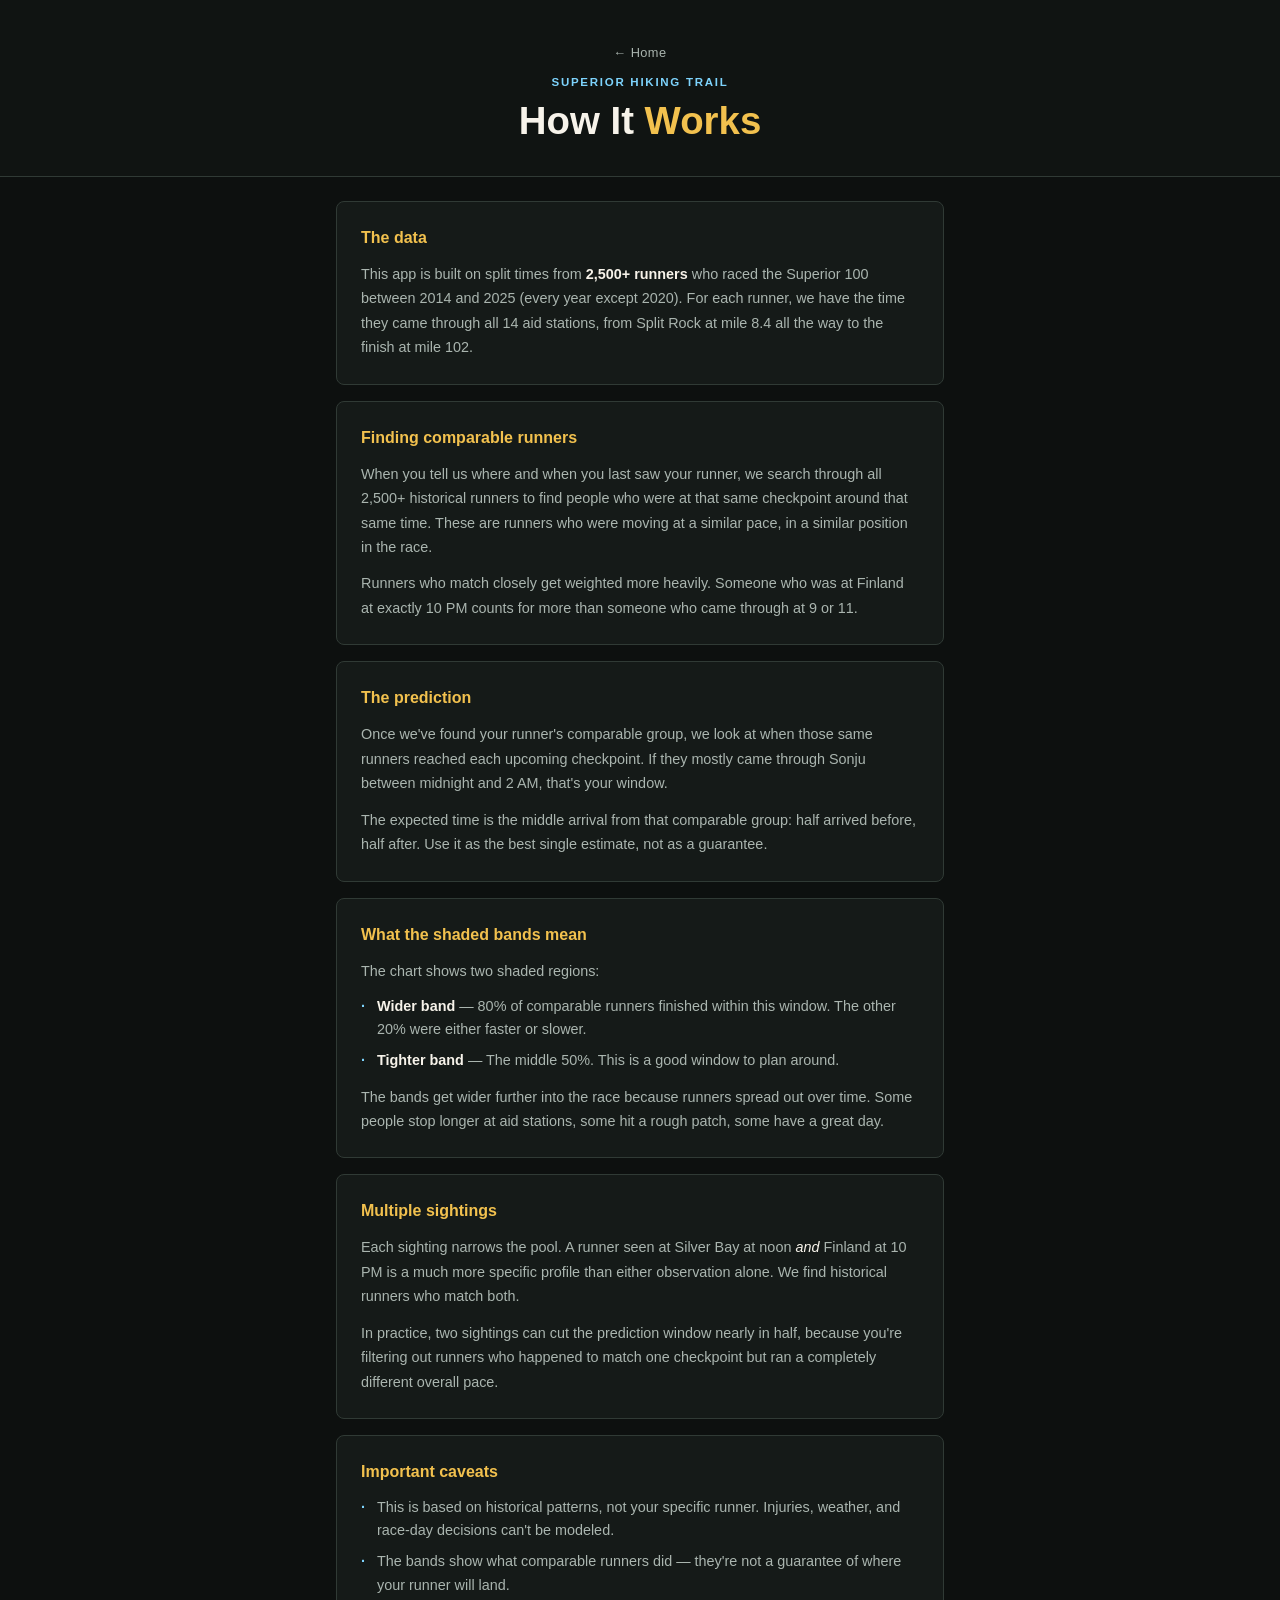
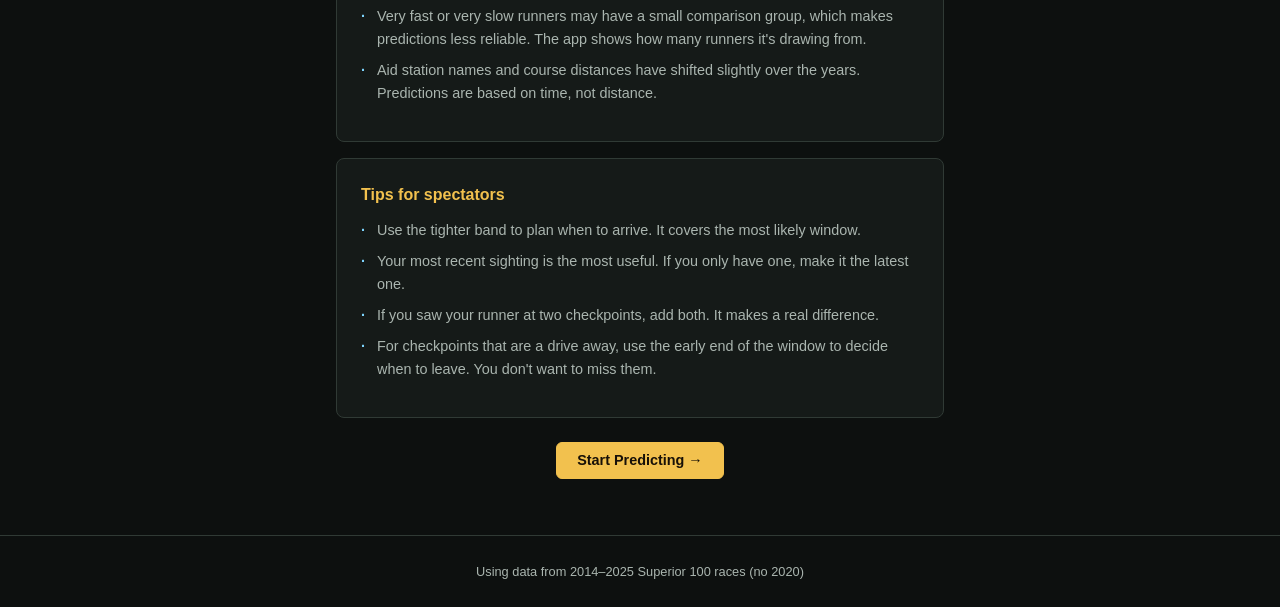
==== about.html @ c82fc37a "UI refresh" ====
<!DOCTYPE html>
<html lang="en">
<head>
  <meta charset="UTF-8">
  <meta name="viewport" content="width=device-width, initial-scale=1.0">
  <title>How It Works · Superior 100 Spectator Guide</title>
  <link rel="stylesheet" href="css/style.css?v=14">
</head>
<body>

  <header class="site-header">
    <div class="header-inner">
      <a href="index.html" class="back-link">← Home</a>
      <div class="header-eyebrow">Superior Hiking Trail</div>
      <h1>How It <span class="header-accent">Works</span></h1>
    </div>
  </header>

  <main class="about-main">

    <div class="about-section card">
      <h2 class="about-heading">The data</h2>
      <p>This app is built on split times from <strong>2,500+ runners</strong> who raced the Superior 100 between 2014 and 2025 (every year except 2020). For each runner, we have the time they came through all 14 aid stations, from Split Rock at mile 8.4 all the way to the finish at mile 102.</p>
    </div>

    <div class="about-section card">
      <h2 class="about-heading">Finding comparable runners</h2>
      <p>When you tell us where and when you last saw your runner, we search through all 2,500+ historical runners to find people who were at that same checkpoint around that same time. These are runners who were moving at a similar pace, in a similar position in the race.</p>
      <p>Runners who match closely get weighted more heavily. Someone who was at Finland at exactly 10 PM counts for more than someone who came through at 9 or 11.</p>
    </div>

    <div class="about-section card">
      <h2 class="about-heading">The prediction</h2>
      <p>Once we've found your runner's comparable group, we look at when those same runners reached each upcoming checkpoint. If they mostly came through Sonju between midnight and 2 AM, that's your window.</p>
      <p>The expected time is the middle arrival from that comparable group: half arrived before, half after. Use it as the best single estimate, not as a guarantee.</p>
    </div>

    <div class="about-section card">
      <h2 class="about-heading">What the shaded bands mean</h2>
      <p>The chart shows two shaded regions:</p>
      <ul class="about-list">
        <li><strong>Wider band</strong> — 80% of comparable runners finished within this window. The other 20% were either faster or slower.</li>
        <li><strong>Tighter band</strong> — The middle 50%. This is a good window to plan around.</li>
      </ul>
      <p>The bands get wider further into the race because runners spread out over time. Some people stop longer at aid stations, some hit a rough patch, some have a great day.</p>
    </div>

    <div class="about-section card">
      <h2 class="about-heading">Multiple sightings</h2>
      <p>Each sighting narrows the pool. A runner seen at Silver Bay at noon <em>and</em> Finland at 10 PM is a much more specific profile than either observation alone. We find historical runners who match both.</p>
      <p>In practice, two sightings can cut the prediction window nearly in half, because you're filtering out runners who happened to match one checkpoint but ran a completely different overall pace.</p>
    </div>

    <div class="about-section card">
      <h2 class="about-heading">Important caveats</h2>
      <ul class="about-list">
        <li>This is based on historical patterns, not your specific runner. Injuries, weather, and race-day decisions can't be modeled.</li>
        <li>The bands show what comparable runners did — they're not a guarantee of where your runner will land.</li>
        <li>Very fast or very slow runners may have a small comparison group, which makes predictions less reliable. The app shows how many runners it's drawing from.</li>
        <li>Aid station names and course distances have shifted slightly over the years. Predictions are based on time, not distance.</li>
      </ul>
    </div>

    <div class="about-section card">
      <h2 class="about-heading">Tips for spectators</h2>
      <ul class="about-list">
        <li>Use the tighter band to plan when to arrive. It covers the most likely window.</li>
        <li>Your most recent sighting is the most useful. If you only have one, make it the latest one.</li>
        <li>If you saw your runner at two checkpoints, add both. It makes a real difference.</li>
        <li>For checkpoints that are a drive away, use the early end of the window to decide when to leave. You don't want to miss them.</li>
      </ul>
    </div>

    <div class="about-cta">
      <a href="predict.html" class="btn btn-primary">Start Predicting →</a>
    </div>

  </main>

  <footer class="site-footer">
    <p>Using data from 2014–2025 Superior 100 races (no 2020)</p>
  </footer>

  <script src="js/sw-register.js"></script>
</body>
</html>
---- css/style.css ----
/* ─────────────────────────────────────────────
   Reset & Base
───────────────────────────────────────────── */
*, *::before, *::after { box-sizing: border-box; margin: 0; padding: 0; }

:root {
  --bg:          #0d100f;
  --surface:     #151a18;
  --surface2:    #1d2421;
  --border:      #303a35;
  --accent:      #f2c14e;
  --accent-dim:  #7dd3fc;
  --accent-muted:#46535b;
  --success:     #4ade80;
  --text:        #f7f3ea;
  --text-muted:  #aab5af;
  --text-faint:  #6d7a73;
  --error:       #f87171;
  --radius:      8px;
  --radius-sm:   6px;

  /* CI fill colors */
  --ci-95: rgba(125, 211, 252, 0.09);
  --ci-50: rgba(125, 211, 252, 0.22);
  --ci-line: #7dd3fc;
}

html { font-size: 16px; }

body {
  font-family: -apple-system, BlinkMacSystemFont, 'Segoe UI', Roboto, sans-serif;
  background: var(--bg);
  color: var(--text);
  min-height: 100vh;
  line-height: 1.5;
}

/* ─────────────────────────────────────────────
   Header
───────────────────────────────────────────── */
.site-header {
  background: #101412;
  border-bottom: 1px solid var(--border);
  padding: 2.5rem 1rem 2rem;
  text-align: center;
}

.header-inner { max-width: 640px; margin: 0 auto; }

.header-eyebrow {
  font-size: 0.72rem;
  font-weight: 600;
  letter-spacing: 0.15em;
  text-transform: uppercase;
  color: var(--accent-dim);
  margin-bottom: 0.5rem;
}

h1 {
  font-size: clamp(1.6rem, 5vw, 2.4rem);
  font-weight: 700;
  color: var(--text);
  line-height: 1.15;
}

.header-accent { color: var(--accent); }

.header-sub {
  margin-top: 0.75rem;
  color: var(--text-muted);
  font-size: 0.95rem;
  max-width: 480px;
  margin-left: auto;
  margin-right: auto;
}

/* ─────────────────────────────────────────────
   Layout
───────────────────────────────────────────── */
#app {
  max-width: 680px;
  margin: 0 auto;
  padding: 1.5rem 1rem 3rem;
  display: flex;
  flex-direction: column;
  gap: 1.25rem;
}

.section { display: flex; flex-direction: column; gap: 1.25rem; }
.hidden  { display: none !important; }

/* ─────────────────────────────────────────────
   Cards
───────────────────────────────────────────── */
.card {
  background: var(--surface);
  border: 1px solid var(--border);
  border-radius: var(--radius);
  padding: 1.5rem;
}

.section-title {
  font-size: 1.1rem;
  font-weight: 600;
  color: var(--text);
  margin-bottom: 0.5rem;
}

.section-desc {
  font-size: 0.875rem;
  color: var(--text-muted);
  line-height: 1.6;
  margin-bottom: 1.25rem;
}

/* ─────────────────────────────────────────────
   Loading
───────────────────────────────────────────── */
.loading-screen {
  display: flex;
  flex-direction: column;
  align-items: center;
  gap: 1rem;
  padding: 4rem 1rem;
  color: var(--text-muted);
}

.spinner {
  width: 36px;
  height: 36px;
  border: 3px solid var(--surface2);
  border-top-color: var(--accent);
  border-radius: 50%;
  animation: spin 0.8s linear infinite;
}

@keyframes spin { to { transform: rotate(360deg); } }

/* ─────────────────────────────────────────────
   Observation Rows
───────────────────────────────────────────── */
.observations-container { display: flex; flex-direction: column; gap: 0.75rem; }

.obs-row {
  background: var(--surface2);
  border: 1px solid var(--border);
  border-radius: var(--radius-sm);
  padding: 1.5rem;
  display: grid;
  gap: 1rem;
}

.obs-row-header {
  display: flex;
  justify-content: space-between;
  align-items: center;
  margin-bottom: 0.5rem;
}

.obs-row-label {
  font-size: 0.75rem;
  font-weight: 600;
  letter-spacing: 0.1em;
  text-transform: uppercase;
  color: var(--accent-dim);
}

.remove-obs-btn {
  background: none;
  border: 1px solid var(--border);
  color: var(--text-muted);
  cursor: pointer;
  border-radius: 4px;
  width: 24px;
  height: 24px;
  font-size: 0.85rem;
  display: flex;
  align-items: center;
  justify-content: center;
  transition: all 0.15s;
}
.remove-obs-btn:hover { border-color: var(--error); color: var(--error); }

.obs-inputs {
  display: grid;
  grid-template-columns: 1fr 1fr auto;
  gap: 0.75rem;
  align-items: end;
}

@media (max-width: 480px) {
  .obs-inputs { grid-template-columns: 1fr 1fr; }
  .obs-inputs .day-group { grid-column: 1 / -1; }
}

.input-group { display: flex; flex-direction: column; gap: 0.3rem; }

.input-label {
  font-size: 0.75rem;
  color: var(--text-muted);
  font-weight: 500;
}

select, input[type="time"] {
  background: var(--surface);
  border: 1px solid var(--border);
  color: var(--text);
  border-radius: var(--radius-sm);
  padding: 0.55rem 0.75rem;
  font-size: 0.875rem;
  width: 100%;
  appearance: none;
  -webkit-appearance: none;
  outline: none;
  transition: border-color 0.15s;
  font-family: inherit;
}

select:focus, input[type="time"]:focus {
  border-color: var(--accent-dim);
}

select {
  background-image: url("data:image/svg+xml,%3Csvg xmlns='http://www.w3.org/2000/svg' width='12' height='8' viewBox='0 0 12 8'%3E%3Cpath d='M1 1l5 5 5-5' stroke='%23aab5af' stroke-width='1.5' fill='none' stroke-linecap='round'/%3E%3C/svg%3E");
  background-repeat: no-repeat;
  background-position: right 0.75rem center;
  padding-right: 2rem;
}

/* Day select — compact */
.day-select { min-width: 90px; }

/* Time dropdowns */
.time-dropdowns {
  display: flex;
  gap: 0.3rem;
}
.time-dropdowns select { width: auto; }

/* ─────────────────────────────────────────────
   Buttons
───────────────────────────────────────────── */
.btn {
  display: inline-flex;
  align-items: center;
  justify-content: center;
  gap: 0.4rem;
  padding: 0.65rem 1.25rem;
  border-radius: var(--radius-sm);
  font-size: 0.9rem;
  font-weight: 600;
  cursor: pointer;
  border: 1px solid transparent;
  transition: all 0.15s;
  font-family: inherit;
  text-decoration: none;
  line-height: 1;
  -webkit-appearance: none;
}

.btn-primary {
  background: var(--accent);
  color: #171007;
  border-color: var(--accent);
}
.btn-primary:hover { background: #ffd875; border-color: #ffd875; }

.btn-ghost {
  background: transparent;
  color: var(--text-muted);
  border-color: var(--border);
}
.btn-ghost:hover { border-color: var(--accent-dim); color: var(--text); }

#input-section .card { display: flex; flex-direction: column; }
.add-obs-btn { font-size: 0.85rem; padding: 0.75rem 1rem; margin-top: 1.5rem; }

.predict-btn {
  width: 100%;
  padding: 0.875rem 1.5rem;
  font-size: 1rem;
}

.reset-btn { align-self: flex-start; }

/* ─────────────────────────────────────────────
   Error Banner
───────────────────────────────────────────── */
.error-banner {
  background: rgba(248, 113, 113, 0.1);
  border: 1px solid rgba(248, 113, 113, 0.4);
  color: var(--error);
  border-radius: var(--radius-sm);
  padding: 0.75rem 1rem;
  font-size: 0.875rem;
}

/* ─────────────────────────────────────────────
   Next Station Card
───────────────────────────────────────────── */
.next-card {
  border-color: #495a61;
  background: #121715;
}

.next-card-eyebrow {
  font-size: 0.72rem;
  font-weight: 600;
  letter-spacing: 0.12em;
  text-transform: uppercase;
  color: var(--accent);
  margin-bottom: 0.5rem;
}

.next-card h2 {
  font-size: clamp(1.2rem, 4vw, 1.6rem);
  font-weight: 700;
  margin-bottom: 1.25rem;
}

.next-card h2 .station-name { color: var(--accent-dim); }

.time-grid {
  display: grid;
  grid-template-columns: 1fr 1fr 1fr;
  gap: 0.75rem;
  margin-bottom: 1rem;
}

@media (max-width: 400px) {
  .time-grid { grid-template-columns: 1fr 1fr; }
}

.time-cell {
  background: rgba(255,255,255,0.025);
  border: 1px solid var(--border);
  border-radius: var(--radius-sm);
  padding: 0.75rem;
  text-align: center;
}

.time-cell-label {
  font-size: 0.7rem;
  text-transform: uppercase;
  letter-spacing: 0.08em;
  color: var(--text-muted);
  margin-bottom: 0.35rem;
}

.time-cell-value {
  font-size: 1.05rem;
  font-weight: 700;
  color: var(--text);
  line-height: 1.2;
}

.time-cell-value .day-tag {
  display: block;
  font-size: 0.65rem;
  font-weight: 500;
  color: var(--text-muted);
  margin-top: 0.15rem;
}

.time-cell.highlight {
  border-color: rgba(242, 193, 78, 0.55);
  background: rgba(242, 193, 78, 0.08);
}
.time-cell.highlight .time-cell-value { color: var(--accent); }

.confidence-bar-wrapper {
  margin-top: 0.75rem;
}

.confidence-label {
  font-size: 0.75rem;
  color: var(--text-muted);
  margin-bottom: 0.35rem;
}

.confidence-bar-track {
  height: 8px;
  background: var(--surface2);
  border-radius: 99px;
  overflow: hidden;
  position: relative;
}

.confidence-bar-fill {
  height: 100%;
  border-radius: 99px;
  background: linear-gradient(90deg, var(--accent-dim), var(--accent));
  position: absolute;
}

/* ─────────────────────────────────────────────
   Chart
───────────────────────────────────────────── */
.chart-card { }

.chart-title {
  font-size: 1rem;
  font-weight: 600;
  color: var(--text);
  margin-bottom: 0.25rem;
}

.chart-subtitle {
  font-size: 0.8rem;
  color: var(--text-muted);
  margin-bottom: 1rem;
}

.chart-wrap {
  position: relative;
  height: 240px;
}

.chart-legend {
  display: flex;
  gap: 1.25rem;
  margin-top: 1rem;
  flex-wrap: wrap;
}

.legend-item {
  display: flex;
  align-items: center;
  gap: 0.4rem;
  font-size: 0.78rem;
  color: var(--text-muted);
}

.swatch {
  width: 14px;
  height: 14px;
  border-radius: 3px;
  flex-shrink: 0;
}

.swatch-80   { background: rgba(125, 211, 252, 0.18); border: 1px solid rgba(125, 211, 252, 0.38); }
.swatch-50   { background: rgba(242, 193, 78, 0.25); border: 1px solid rgba(242, 193, 78, 0.55); }
.swatch-line { background: var(--accent); border-radius: 99px; height: 3px; margin: auto 0; width: 16px; }
.swatch-night { background: rgba(10, 15, 50, 0.55); border: 1px solid rgba(100, 110, 200, 0.35); }

/* ─────────────────────────────────────────────
   Table
───────────────────────────────────────────── */
.table-card .section-title { margin-bottom: 0.25rem; }

.table-scroll { overflow-x: auto; margin-top: 1rem; }

.pred-table {
  width: 100%;
  border-collapse: collapse;
  font-size: 0.875rem;
  white-space: nowrap;
}

.pred-table th {
  text-align: center;
  padding: 0.5rem 0.75rem;
  font-size: 0.72rem;
  font-weight: 600;
  letter-spacing: 0.08em;
  text-transform: uppercase;
  color: var(--text-muted);
  border-bottom: 1px solid var(--border);
}

.pred-table th:first-child { text-align: left; }

.pred-table td {
  padding: 0.625rem 0.75rem;
  border-bottom: 1px solid rgba(42, 66, 44, 0.5);
  color: var(--text);
  text-align: center;
}

.pred-table tr:last-child td { border-bottom: none; }
.pred-table tr:hover td { background: var(--surface2); }

.text-right { text-align: right; }

.td-station { font-weight: 500; }
.td-median  { font-weight: 600; color: var(--accent); }
.td-range   { color: var(--text-muted); font-size: 0.82rem; }

.pred-table tr.next-row td { background: rgba(242, 193, 78, 0.07); }
.pred-table tr.next-row .td-station { color: var(--accent); }

.day-tag-inline {
  font-size: 0.7rem;
  color: var(--text-muted);
  margin-left: 0.25rem;
}

.section-sub {
  margin: 0.15rem 0 0;
  font-size: 0.82rem;
  color: var(--text-muted);
  line-height: 1.45;
}

/* Pace chart: emphasize the finish row */
.pred-table tr.pace-finish-row td { background: rgba(242, 193, 78, 0.07); }
.pred-table tr.pace-finish-row .td-station { color: var(--accent); font-weight: 600; }

/* Pace chart: keep the checkpoint name pinned while the times scroll sideways.
   The pinned cell needs an opaque background to cover columns sliding under it. */
#pace-table th:first-child,
#pace-table td:first-child {
  position: sticky;
  left: 0;
  z-index: 1;
  background: var(--surface);
  box-shadow: 1px 0 0 var(--border);
}
#pace-table tr:hover td:first-child { background: var(--surface2); }
/* finish row: solid equivalent of surface + the green tint (rgba can't cover) */
#pace-table tr.pace-finish-row td:first-child { background: #132b18; }

/* ─────────────────────────────────────────────
   Footer
───────────────────────────────────────────── */
.results-footer { display: flex; flex-direction: column; gap: 0.5rem; }

.data-note {
  font-size: 0.8rem;
  color: var(--text-muted);
}

.site-footer {
  border-top: 1px solid var(--border);
  text-align: center;
  padding: 1.5rem 1rem;
  color: var(--text-muted);
  font-size: 0.8rem;
  line-height: 1.8;
}

/* ─────────────────────────────────────────────
   Explore page — stat cards
───────────────────────────────────────────── */
#explore-app {
  max-width: 680px;
  margin: 0 auto;
  padding: 1.5rem 1rem 3rem;
  display: flex;
  flex-direction: column;
  gap: 1.25rem;
}

.chart-wrap-tall { height: 340px; }

.stat-grid {
  display: grid;
  grid-template-columns: repeat(3, 1fr);
  gap: 0.75rem;
}

@media (max-width: 480px) {
  .stat-grid { grid-template-columns: repeat(2, 1fr); }
  .chart-wrap-tall { height: 280px; }
}

.stat-card {
  background: var(--surface);
  border: 1px solid var(--border);
  border-radius: var(--radius);
  padding: 1rem;
  display: flex;
  flex-direction: column;
  gap: 0.2rem;
}

.stat-value {
  font-size: clamp(1.3rem, 4vw, 1.7rem);
  font-weight: 700;
  color: var(--accent);
  line-height: 1.1;
  font-variant-numeric: tabular-nums;
}

.stat-label {
  font-size: 0.72rem;
  font-weight: 600;
  text-transform: uppercase;
  letter-spacing: 0.1em;
  color: var(--text-muted);
}

.stat-sub {
  font-size: 0.75rem;
  color: var(--text-faint);
  line-height: 1.4;
  margin-top: 0.1rem;
}

/* ─────────────────────────────────────────────
   Explore page — scrubber
───────────────────────────────────────────── */
.scrubber-card { }

.scrubber-time {
  font-size: 1.15rem;
  font-weight: 700;
  color: var(--text);
  margin-bottom: 0.75rem;
  min-height: 1.5em;
}

.race-scrubber {
  width: 100%;
  appearance: none;
  -webkit-appearance: none;
  height: 6px;
  border-radius: 99px;
  background: var(--surface2);
  outline: none;
  cursor: pointer;
  margin-bottom: 1.25rem;
}
.race-scrubber::-webkit-slider-thumb {
  -webkit-appearance: none;
  width: 22px;
  height: 22px;
  border-radius: 50%;
  background: var(--accent);
  cursor: pointer;
  border: 2px solid #171007;
}
.race-scrubber::-moz-range-thumb {
  width: 20px;
  height: 20px;
  border-radius: 50%;
  background: var(--accent);
  cursor: pointer;
  border: 2px solid #171007;
}

.scrubber-positions {
  display: flex;
  flex-direction: column;
  gap: 0.5rem;
}

.scrubber-row {
  display: grid;
  grid-template-columns: 1fr auto auto;
  align-items: center;
  gap: 0.75rem;
  padding: 0.5rem 0.75rem;
  background: var(--surface2);
  border-radius: var(--radius-sm);
  border: 1px solid var(--border);
}

.scrubber-runner-label {
  font-size: 0.8rem;
  color: var(--text-muted);
}

.scrubber-mile {
  font-size: 0.9rem;
  font-weight: 700;
  color: var(--accent);
  font-variant-numeric: tabular-nums;
  white-space: nowrap;
}

.scrubber-after {
  font-size: 0.75rem;
  color: var(--text-muted);
  white-space: nowrap;
  text-align: right;
}

/* ─────────────────────────────────────────────
   Explore page — survival table
───────────────────────────────────────────── */
.survival-table th, .survival-table td { text-align: center; }
.survival-table th:first-child, .survival-table td:first-child { text-align: left; }
.survival-table .attrition-row td { color: var(--text-muted); }
.survival-table .attrition-row .td-station { color: var(--error); }

.finish-bar-wrap {
  display: flex;
  align-items: center;
  gap: 0.5rem;
  min-width: 80px;
}
.finish-bar {
  height: 8px;
  border-radius: 99px;
  background: linear-gradient(90deg, var(--accent-muted), var(--accent));
  flex-shrink: 0;
  max-width: 60px;
}
.finish-bar-label {
  font-size: 0.82rem;
  font-weight: 600;
  color: var(--text);
}

/* ─────────────────────────────────────────────
   Back link
───────────────────────────────────────────── */
.back-link {
  display: inline-block;
  font-size: 0.8rem;
  color: var(--text-muted);
  text-decoration: none;
  margin-bottom: 0.75rem;
  letter-spacing: 0.03em;
}
.back-link:hover { color: var(--accent); }

/* ─────────────────────────────────────────────
   Landing page
───────────────────────────────────────────── */
.landing-main {
  max-width: 720px;
  margin: 0 auto;
  padding: 1.5rem 1rem 3rem;
  display: flex;
  flex-direction: column;
  gap: 1rem;
}

.landing-main-v2 {
  gap: 1.25rem;
  padding-top: 1.25rem;
}

.landing-mode {
  display: flex;
  flex-direction: column;
  gap: 0.45rem;
}

.mode-kicker {
  color: var(--text-faint);
  font-size: 0.72rem;
  font-weight: 800;
  letter-spacing: 0.12em;
  text-transform: uppercase;
  padding-left: 0.1rem;
}

.mode-card {
  display: grid;
  grid-template-columns: auto minmax(0, 1fr) auto;
  gap: 1rem;
  align-items: start;
  background: #141917;
  border: 1px solid var(--border);
  border-radius: var(--radius);
  color: var(--text);
  text-decoration: none;
  padding: 1.15rem;
  -webkit-tap-highlight-color: transparent;
  transition: border-color 0.15s, background 0.15s, transform 0.15s;
}

.mode-card:hover,
.mode-card:active {
  background: #171d1a;
  border-color: #52615a;
}

.mode-card-primary {
  border-color: rgba(242, 193, 78, 0.42);
  background: #171a16;
}

.mode-card-primary:hover,
.mode-card-primary:active {
  border-color: rgba(242, 193, 78, 0.72);
}

.mode-icon {
  width: 42px;
  height: 42px;
  border-radius: var(--radius-sm);
  display: flex;
  align-items: center;
  justify-content: center;
  color: var(--accent-dim);
  background: rgba(125, 211, 252, 0.08);
  border: 1px solid rgba(125, 211, 252, 0.24);
}
.mode-card-primary .mode-icon {
  color: var(--accent);
  background: rgba(242, 193, 78, 0.08);
  border-color: rgba(242, 193, 78, 0.28);
}
.mode-icon svg { width: 23px; height: 23px; }

.mode-content h2 {
  color: var(--text);
  font-size: clamp(1.2rem, 4vw, 1.55rem);
  line-height: 1.15;
  margin-bottom: 0.35rem;
}

.mode-content p {
  color: var(--text-muted);
  font-size: 0.92rem;
  line-height: 1.55;
}

.mode-tags {
  display: flex;
  flex-wrap: wrap;
  gap: 0.4rem;
  margin-top: 0.85rem;
}

.mode-tags span {
  color: #d7c58d;
  border: 1px solid rgba(242, 193, 78, 0.22);
  background: rgba(242, 193, 78, 0.06);
  border-radius: 999px;
  padding: 0.22rem 0.55rem;
  font-size: 0.72rem;
  font-weight: 700;
}

.mode-arrow {
  color: var(--text-faint);
  font-size: 1.25rem;
  line-height: 1;
  padding-top: 0.35rem;
}

.landing-tools {
  display: grid;
  grid-template-columns: repeat(2, 1fr);
  gap: 0.65rem;
  margin-top: 0.25rem;
}

.tool-link {
  background: transparent;
  border: 1px solid var(--border);
  border-radius: var(--radius-sm);
  color: var(--text);
  text-decoration: none;
  padding: 0.85rem;
  transition: border-color 0.15s, background 0.15s;
}

.tool-link:hover,
.tool-link:active {
  background: var(--surface);
  border-color: #52615a;
}

.tool-link span {
  display: block;
  font-size: 0.9rem;
  font-weight: 750;
  line-height: 1.2;
}

.tool-link small {
  display: block;
  color: var(--text-faint);
  font-size: 0.75rem;
  margin-top: 0.25rem;
}

@media (max-width: 520px) {
  .landing-main-v2 { padding-left: 0.75rem; padding-right: 0.75rem; }
  .mode-card {
    grid-template-columns: minmax(0, 1fr) auto;
    gap: 0.85rem;
  }
  .mode-icon { display: none; }
  .landing-tools { grid-template-columns: 1fr; }
}

.path-card {
  display: flex;
  align-items: center;
  gap: 1rem;
  background: var(--surface);
  border: 1px solid var(--border);
  border-radius: var(--radius);
  padding: 1.25rem 1rem 1.25rem 1.25rem;
  text-decoration: none;
  color: var(--text);
  transition: border-color 0.15s, background 0.15s;
  -webkit-tap-highlight-color: transparent;
}
.path-card:hover, .path-card:active {
  border-color: var(--accent-dim);
  background: var(--surface2);
}

.path-card-minor {
  border-color: transparent;
  background: transparent;
  padding-top: 0.875rem;
  padding-bottom: 0.875rem;
}
.path-card-minor:hover { background: var(--surface); border-color: var(--border); }

.path-icon {
  flex-shrink: 0;
  width: 52px;
  height: 52px;
  border-radius: 14px;
  background: rgba(125, 211, 252, 0.08);
  border: 1px solid rgba(125, 211, 252, 0.22);
  display: flex;
  align-items: center;
  justify-content: center;
  color: var(--accent);
}
.path-icon svg { width: 26px; height: 26px; }

.path-icon-sm {
  width: 40px;
  height: 40px;
  border-radius: 10px;
  background: transparent;
  border-color: var(--border);
  color: var(--text-muted);
}
.path-icon-sm svg { width: 20px; height: 20px; }

.path-content { flex: 1; min-width: 0; }

.path-title {
  font-size: 1.05rem;
  font-weight: 700;
  color: var(--text);
  margin-bottom: 0.25rem;
}
.path-card-minor .path-title { font-size: 0.95rem; color: var(--text-muted); }

.path-desc {
  font-size: 0.82rem;
  color: var(--text-muted);
  line-height: 1.5;
}
.path-card-minor .path-desc { font-size: 0.78rem; }

.path-arrow {
  font-size: 1.1rem;
  color: var(--text-faint);
  flex-shrink: 0;
}
.path-card:hover .path-arrow { color: var(--accent-dim); }

/* ─────────────────────────────────────────────
   Runner lookup page
───────────────────────────────────────────── */
#lookup-app {
  max-width: 680px;
  margin: 0 auto;
  padding: 1.5rem 1rem 3rem;
  display: flex;
  flex-direction: column;
  gap: 1.25rem;
}

.search-card { position: relative; }

.search-wrap { margin-top: 0.75rem; }

.search-input {
  width: 100%;
  background: var(--surface2);
  border: 1px solid var(--border);
  color: var(--text);
  border-radius: var(--radius-sm);
  padding: 0.75rem 1rem;
  font-size: 1rem;
  font-family: inherit;
  outline: none;
  transition: border-color 0.15s;
}
.search-input:focus { border-color: var(--accent-dim); }
.search-input::placeholder { color: var(--text-faint); }

.search-results {
  margin-top: 0.5rem;
  border: 1px solid var(--border);
  border-radius: var(--radius-sm);
  overflow: hidden;
  background: var(--surface2);
  max-height: 320px;
  overflow-y: auto;
}

.search-result-row {
  display: flex;
  align-items: center;
  justify-content: space-between;
  width: 100%;
  padding: 0.75rem 1rem;
  background: none;
  border: none;
  border-bottom: 1px solid rgba(42, 66, 44, 0.4);
  color: var(--text);
  cursor: pointer;
  font-family: inherit;
  font-size: 0.9rem;
  text-align: left;
  gap: 1rem;
  transition: background 0.1s;
  -webkit-tap-highlight-color: transparent;
}
.search-result-row:last-child { border-bottom: none; }
.search-result-row:hover, .search-result-row:active { background: rgba(125, 211, 252, 0.07); }

.result-name { font-weight: 500; }
.result-years { font-size: 0.75rem; color: var(--text-muted); white-space: nowrap; }

.search-empty {
  padding: 1rem;
  color: var(--text-muted);
  font-size: 0.875rem;
  text-align: center;
}

.runner-header-card { padding: 1.25rem 1.5rem; }

.runner-title-row {
  display: flex;
  align-items: center;
  justify-content: space-between;
  flex-wrap: wrap;
  gap: 0.75rem;
}

.runner-name {
  font-size: clamp(1.1rem, 4vw, 1.4rem);
  font-weight: 700;
  color: var(--accent);
}

.year-tabs { display: flex; gap: 0.4rem; flex-wrap: wrap; }

.year-tab {
  padding: 0.3rem 0.75rem;
  border-radius: 99px;
  font-size: 0.82rem;
  font-weight: 600;
  cursor: pointer;
  background: var(--surface2);
  border: 1px solid var(--border);
  color: var(--text-muted);
  font-family: inherit;
  transition: all 0.15s;
}
.year-tab.active, .year-tab:hover {
  background: var(--accent-muted);
  border-color: var(--accent-dim);
  color: var(--text);
}

.year-single {
  font-size: 0.82rem;
  color: var(--text-muted);
  font-weight: 600;
}

.history-table td { text-align: center; }
.history-table td.td-station { text-align: left; }
.history-table .seg-cell { color: var(--text-muted); font-size: 0.82rem; }
.history-table .dns-row td { opacity: 0.4; }

.runner-finish {
  display: flex;
  align-items: center;
  gap: 0.75rem;
  margin-top: 1rem;
  padding-top: 1rem;
  border-top: 1px solid var(--border);
}
.finish-label {
  font-size: 0.7rem;
  font-weight: 600;
  text-transform: uppercase;
  letter-spacing: 0.12em;
  color: var(--text-muted);
  flex-shrink: 0;
}
.finish-time {
  font-size: 1.5rem;
  font-weight: 700;
  color: var(--accent);
  font-variant-numeric: tabular-nums;
  letter-spacing: 0.02em;
}
.runner-finish.dnf {
  background: rgba(248, 113, 113, 0.07);
  border: 1px solid rgba(248, 113, 113, 0.3);
  border-top: 1px solid rgba(248, 113, 113, 0.3);
  border-radius: var(--radius-sm);
  padding: 0.6rem 0.875rem;
  margin-top: 1rem;
}
.runner-finish.dnf .finish-label {
  color: var(--error);
  letter-spacing: 0.08em;
  font-size: 0.85rem;
  text-transform: none;
}

/* ─────────────────────────────────────────────
   About page
───────────────────────────────────────────── */
.about-main {
  max-width: 640px;
  margin: 0 auto;
  padding: 1.5rem 1rem 3rem;
  display: flex;
  flex-direction: column;
  gap: 1rem;
}

.about-section { }

.about-heading {
  font-size: 1rem;
  font-weight: 700;
  color: var(--accent);
  margin-bottom: 0.75rem;
}

.about-section p {
  font-size: 0.9rem;
  color: var(--text-muted);
  line-height: 1.7;
  margin-bottom: 0.75rem;
}
.about-section p:last-child { margin-bottom: 0; }

.about-section strong { color: var(--text); }
.about-section em { color: var(--text); font-style: italic; }

.about-list {
  list-style: none;
  display: flex;
  flex-direction: column;
  gap: 0.5rem;
  margin: 0.5rem 0 0.75rem;
}
.about-list li {
  font-size: 0.9rem;
  color: var(--text-muted);
  line-height: 1.6;
  padding-left: 1rem;
  position: relative;
}
.about-list li::before {
  content: '·';
  position: absolute;
  left: 0;
  color: var(--accent-dim);
  font-weight: 700;
}

.about-cta {
  text-align: center;
  padding: 0.5rem 0;
}

/* ─────────────────────────────────────────────
   Compare page
───────────────────────────────────────────── */
#compare-app {
  max-width: 680px;
  margin: 0 auto;
  padding: 1.5rem 1rem 3rem;
  display: flex;
  flex-direction: column;
  gap: 1.25rem;
}

#compare-results {
  display: flex;
  flex-direction: column;
  gap: 1.25rem;
}

/* Selected race chips */
.selected-races {
  display: flex;
  flex-direction: column;
  gap: 0.5rem;
  margin-bottom: 1rem;
}

.cmp-empty {
  font-size: 0.85rem;
  color: var(--text-faint);
  padding: 0.1rem 0 0.4rem;
}

/* Search field — a magnifier marks it clearly as a search box, not a result row */
#compare-app .search-wrap,
#lookup-app .search-wrap { position: relative; }
#compare-app .search-input,
#lookup-app .search-input { padding-left: 2.5rem; }

.search-icon {
  position: absolute;
  left: 0.9rem;
  top: 50%;
  transform: translateY(-50%);
  display: flex;
  color: var(--text-muted);
  pointer-events: none;
}
.search-icon svg { width: 16px; height: 16px; }

.cmp-chip {
  display: flex;
  align-items: center;
  gap: 0.75rem;
  background: var(--surface2);
  border: 1px solid var(--border);
  border-radius: var(--radius-sm);
  padding: 0.6rem 0.75rem;
}

.cmp-chip-dot {
  width: 10px;
  height: 10px;
  border-radius: 50%;
  flex-shrink: 0;
  background: var(--chip-color, var(--accent));
}

.cmp-chip-text { display: flex; flex-direction: column; gap: 0.1rem; flex: 1; min-width: 0; }
.cmp-chip-name { font-weight: 600; color: var(--text); font-size: 0.9rem; }
.cmp-chip-meta { font-size: 0.75rem; color: var(--text-muted); }

.cmp-chip-remove {
  background: none;
  border: 1px solid var(--border);
  color: var(--text-muted);
  cursor: pointer;
  border-radius: 4px;
  width: 24px;
  height: 24px;
  font-size: 0.85rem;
  display: flex;
  align-items: center;
  justify-content: center;
  flex-shrink: 0;
  transition: all 0.15s;
}
.cmp-chip-remove:hover { border-color: var(--error); color: var(--error); }

/* Search result rows carry a runner name + a year pill per race they ran */
.cmp-result-row {
  display: flex;
  align-items: center;
  justify-content: space-between;
  gap: 1rem;
  padding: 0.6rem 1rem;
  border-bottom: 1px solid rgba(42, 66, 44, 0.4);
}
.cmp-result-row:last-child { border-bottom: none; }
.cmp-result-row .result-name { font-weight: 500; font-size: 0.9rem; }

.cmp-result-years { display: flex; gap: 0.35rem; flex-wrap: wrap; justify-content: flex-end; }

.cmp-year-pill { padding: 0.2rem 0.6rem; font-size: 0.78rem; }
.cmp-year-pill:disabled { cursor: default; }
.cmp-year-pill:not(.active):disabled { opacity: 0.5; }
.cmp-year-pill:not(.active):disabled:hover {
  background: var(--surface2);
  border-color: var(--border);
  color: var(--text-muted);
}

/* Comparison table: colored, mixed-case column heads tie each runner to a chart line */
.cmp-col-head { text-transform: none; vertical-align: bottom; }
.cmp-col-inner { display: flex; flex-direction: column; align-items: center; gap: 3px; }
.cmp-col-dot { width: 18px; height: 4px; border-radius: 99px; }
.cmp-col-name { font-weight: 600; color: var(--text); font-size: 0.78rem; letter-spacing: 0; white-space: nowrap; }
.cmp-col-year { font-size: 0.7rem; color: var(--text-muted); font-weight: 500; }

#compare-table td.td-station { text-align: left; }
.cmp-dns { color: var(--text-faint); }

/* Keep the checkpoint column pinned while race columns scroll sideways */
#compare-table th:first-child,
#compare-table td:first-child {
  position: sticky;
  left: 0;
  z-index: 1;
  background: var(--surface);
  box-shadow: 1px 0 0 var(--border);
}
#compare-table tr:hover td:first-child { background: var(--surface2); }
#compare-table tr.pace-finish-row td:first-child { background: #132b18; }

/* ─────────────────────────────────────────────
   Track Runner page
───────────────────────────────────────────── */
#track-app {
  max-width: 680px;
  margin: 0 auto;
  padding: 0.85rem 0.75rem 3rem;
  display: flex;
  flex-direction: column;
  gap: 0.9rem;
}

.track-header { padding: 1.35rem 1rem 1.2rem; }

#track-ui {
  display: flex;
  flex-direction: column;
  gap: 0.9rem;
}

#track-app .card {
  border-radius: var(--radius-sm);
  padding: 1rem;
}

#track-app .track-runner-card { padding: 0.75rem; }

.track-runner-card .section-title {
  font-size: 0.85rem;
  color: var(--text-muted);
  margin-bottom: 0;
}

.track-section-head {
  display: flex;
  align-items: flex-start;
  justify-content: space-between;
  gap: 0.75rem;
}

.track-runner-actions {
  display: flex;
  flex-direction: row;
  gap: 0.45rem;
  flex-shrink: 0;
}

.track-section-head .section-desc,
.track-sighting-card .section-desc {
  margin-bottom: 0.85rem;
}

.track-small-btn {
  flex-shrink: 0;
  padding: 0.45rem 0.65rem;
  font-size: 0.78rem;
}

.track-range-control {
  display: inline-flex;
  align-items: center;
  justify-content: flex-end;
  gap: 0.45rem;
  color: var(--text-faint);
  font-size: 0.72rem;
  font-weight: 800;
  margin: 0;
}

.track-range-control select {
  min-height: 30px;
  padding: 0.28rem 1.55rem 0.28rem 0.5rem;
  border-radius: var(--radius-sm);
  font-size: 0.74rem;
  font-weight: 750;
  color: var(--text-muted);
  background-color: transparent;
  border-color: var(--border);
}

#track-app .search-wrap {
  position: relative;
  margin-top: 0.2rem;
}

#track-app .search-input { padding-left: 2.5rem; }

.track-runner-selected {
  display: flex;
  align-items: center;
  justify-content: space-between;
  gap: 0.75rem;
  background: transparent;
  border: none;
  border-radius: var(--radius-sm);
  padding: 0.25rem 0 0;
}

.track-runner-name {
  font-size: 1.02rem;
  font-weight: 700;
  color: var(--accent);
  line-height: 1.2;
}

.track-runner-sub,
.track-row-sub,
.track-next-note {
  color: var(--text-muted);
  font-size: 0.78rem;
  line-height: 1.4;
}

.track-runner-status {
  background: transparent;
  border: 1px solid var(--border);
  border-radius: var(--radius-sm);
  color: var(--text);
  font-size: 0.78rem;
  font-weight: 600;
  white-space: nowrap;
  padding: 0.36rem 0.55rem;
  cursor: pointer;
  font-family: inherit;
}
.track-runner-status:hover {
  border-color: var(--accent-dim);
  color: var(--accent-dim);
}

.track-sighting-grid {
  display: grid;
  grid-template-columns: 1fr;
  gap: 0.75rem;
}

.track-time-dropdowns select { flex: 1; min-width: 0; }

.track-save-btn {
  width: 100%;
  min-height: 46px;
  margin-top: 0.9rem;
}

#track-error { margin-top: 0.85rem; }

.track-next-card h2 {
  display: flex;
  flex-direction: column;
  gap: 0.15rem;
  margin-bottom: 0.9rem;
}

.track-arrive-by {
  background: rgba(242, 193, 78, 0.08);
  border: 1px solid rgba(242, 193, 78, 0.36);
  border-radius: var(--radius-sm);
  padding: 0.9rem;
  margin-bottom: 0.85rem;
}

.track-arrive-label {
  color: var(--text-muted);
  font-size: 0.72rem;
  font-weight: 700;
  letter-spacing: 0.1em;
  text-transform: uppercase;
  margin-bottom: 0.25rem;
}

.track-arrive-time {
  color: var(--accent);
  font-size: clamp(1.85rem, 12vw, 2.8rem);
  font-weight: 800;
  line-height: 1;
  font-variant-numeric: tabular-nums;
}

.track-arrive-time span {
  display: inline-block;
  color: var(--text-muted);
  font-size: 0.85rem;
  font-weight: 700;
  margin-left: 0.35rem;
}

.track-window-grid {
  grid-template-columns: 1fr 1fr 1fr;
  gap: 0.5rem;
  margin-bottom: 0.65rem;
}

.track-window-grid .time-cell {
  padding: 0.65rem 0.45rem;
}

.track-window-grid .time-cell-value {
  font-size: 0.96rem;
}

.track-list {
  display: flex;
  flex-direction: column;
  gap: 0.55rem;
}

.track-list-row {
  display: grid;
  grid-template-columns: minmax(0, 1fr) auto auto;
  align-items: center;
  gap: 0.7rem;
  background: var(--surface2);
  border: 1px solid var(--border);
  border-radius: var(--radius-sm);
  padding: 0.75rem;
}

.track-list-row.is-next {
  border-color: var(--accent-muted);
  background: rgba(242, 193, 78, 0.07);
}

.checkpoint-plan {
  display: flex;
  flex-direction: column;
  gap: 0.38rem;
}

.checkpoint-row {
  display: grid;
  grid-template-columns: minmax(0, 1fr) auto;
  align-items: center;
  gap: 0.75rem;
  background: #171d1a;
  border: 1px solid var(--border);
  border-radius: var(--radius-sm);
  padding: 0.64rem;
  -webkit-tap-highlight-color: transparent;
}

.checkpoint-row[data-mark-station] {
  cursor: pointer;
}

.checkpoint-row[data-mark-station]:hover,
.checkpoint-row[data-mark-station]:focus-visible {
  border-color: #52615a;
  outline: none;
}

.checkpoint-row.is-next {
  border-color: rgba(242, 193, 78, 0.58);
  background: rgba(242, 193, 78, 0.075);
}

.checkpoint-row.is-actual {
  grid-template-columns: minmax(0, 1fr) auto 28px;
  align-items: center;
  gap: 0.45rem;
  border-color: var(--border);
  background: #151a18;
  padding: 0.54rem 0.58rem;
}

.checkpoint-row.is-past,
.checkpoint-row.is-empty {
  opacity: 0.72;
}

.checkpoint-name {
  color: var(--text);
  font-size: 0.9rem;
  font-weight: 760;
  line-height: 1.25;
}

.checkpoint-meta {
  color: var(--text-faint);
  font-size: 0.73rem;
  line-height: 1.35;
  margin-top: 0.18rem;
}

.checkpoint-action-note {
  color: var(--text-faint);
  font-size: 0.72rem;
  font-weight: 700;
  line-height: 1.4;
  margin: 0 0 0.6rem;
}

.checkpoint-time {
  display: flex;
  flex-direction: column;
  align-items: flex-end;
  gap: 0.22rem;
  color: var(--text-muted);
  font-size: 0.82rem;
  text-align: right;
  min-width: 0;
}

.checkpoint-time.muted {
  color: var(--text-faint);
  font-weight: 700;
}

.checkpoint-main {
  color: var(--accent);
  font-size: 0.9rem;
  font-weight: 800;
  line-height: 1.2;
  font-variant-numeric: tabular-nums;
  white-space: nowrap;
}

.checkpoint-row.is-actual .checkpoint-main { color: var(--success); }
.checkpoint-row.is-next .checkpoint-main { font-size: 1rem; }

.checkpoint-row.is-actual .checkpoint-time {
  grid-column: 2;
  align-items: flex-end;
  text-align: right;
}

.checkpoint-range {
  gap: 0.08rem;
  min-width: 9.6rem;
}

.range-line {
  display: grid;
  grid-template-columns: 4.25rem auto;
  align-items: baseline;
  gap: 0.45rem;
  width: 100%;
}

.range-line span:first-child {
  color: var(--text-faint);
  font-size: 0.68rem;
  font-weight: 750;
}

.range-line strong {
  color: var(--text-muted);
  font-size: 0.78rem;
  font-weight: 800;
  font-variant-numeric: tabular-nums;
  white-space: nowrap;
}

.range-expected strong { color: var(--accent); }
.range-muted { opacity: 0.76; }

.checkpoint-add-link {
  background: transparent;
  border: none;
  color: var(--accent-dim);
  font: inherit;
  font-size: 0.76rem;
  font-weight: 800;
  cursor: pointer;
  padding: 0;
}

.checkpoint-add-link {
  justify-self: end;
  border: 1px solid var(--border);
  border-radius: var(--radius-sm);
  padding: 0.35rem 0.55rem;
}

.checkpoint-row .track-icon-btn {
  grid-column: 2;
  justify-self: end;
}

.checkpoint-row.is-actual .track-icon-btn {
  grid-column: 3;
  grid-row: 1;
  justify-self: end;
  align-self: center;
  width: 24px;
  height: 24px;
  border-color: transparent;
  color: var(--text-faint);
  background: transparent;
}

.track-row-title {
  color: var(--text);
  font-weight: 650;
  font-size: 0.9rem;
}

.track-row-main {
  color: var(--accent);
  font-size: 0.9rem;
  font-weight: 700;
  text-align: right;
  font-variant-numeric: tabular-nums;
  white-space: nowrap;
}

.track-row-main.muted { color: var(--text-muted); }

.track-row-times {
  display: flex;
  flex-direction: column;
  align-items: flex-end;
  min-width: 0;
}

.track-icon-btn {
  width: 28px;
  height: 28px;
  border-radius: 5px;
  border: 1px solid var(--border);
  background: transparent;
  color: var(--text-muted);
  font: inherit;
  cursor: pointer;
  display: inline-flex;
  align-items: center;
  justify-content: center;
}
.track-icon-btn:hover { border-color: var(--error); color: var(--error); }
.checkpoint-row.is-actual .track-icon-btn:hover { border-color: transparent; }

.track-history-summary {
  display: grid;
  grid-template-columns: repeat(2, 1fr);
  gap: 0.55rem;
  margin-bottom: 0.85rem;
}

.track-history-summary .stat-card {
  padding: 0.8rem;
  border-radius: var(--radius-sm);
}

.track-history-summary .stat-value {
  font-size: 1.25rem;
}

.track-delta {
  font-size: 0.76rem;
  font-weight: 700;
}
.track-delta.good { color: var(--success); }
.track-delta.slow { color: #fbbf24; }

.track-history-details {
  margin-top: 0.85rem;
  border-top: 1px solid var(--border);
  padding-top: 0.85rem;
}

.track-history-details summary {
  color: var(--text-muted);
  font-size: 0.84rem;
  font-weight: 700;
  cursor: pointer;
  margin-bottom: 0.75rem;
}

.sheet-backdrop {
  position: fixed;
  inset: 0;
  z-index: 40;
  display: flex;
  align-items: flex-end;
  justify-content: center;
  background: rgba(0, 0, 0, 0.58);
  padding: 0.75rem;
}

.sheet-panel {
  width: min(100%, 520px);
  background: #151a18;
  border: 1px solid #3b4842;
  border-radius: 14px 14px 8px 8px;
  padding: 0.65rem 1rem 1rem;
  box-shadow: 0 -12px 40px rgba(0, 0, 0, 0.34);
}

.sheet-handle {
  width: 42px;
  height: 4px;
  border-radius: 99px;
  background: #56635d;
  margin: 0.15rem auto 0.85rem;
}

.sheet-head {
  display: flex;
  align-items: center;
  justify-content: space-between;
  gap: 0.75rem;
  margin-bottom: 0.85rem;
}

.sheet-head .section-title { margin-bottom: 0; }

@media (min-width: 620px) {
  #track-app {
    padding: 1.5rem 1rem 3rem;
    gap: 1.1rem;
  }

  #track-ui { gap: 1.1rem; }

  #track-app .card { padding: 1.25rem; }

  .track-sighting-grid {
    grid-template-columns: 1.25fr 1.2fr 0.65fr;
    align-items: end;
  }

  .track-history-summary { grid-template-columns: repeat(4, 1fr); }

  .track-runner-actions { flex-direction: row; }
}

@media (max-width: 390px) {
  .track-window-grid { grid-template-columns: 1fr; }
  .track-list-row {
    grid-template-columns: minmax(0, 1fr) auto;
  }
  .track-section-head {
    align-items: center;
  }
  .track-runner-actions {
    flex-direction: column;
  }
  .track-range-control {
    margin: 0;
  }
  .track-runner-selected {
    flex-direction: column;
    align-items: flex-start;
    gap: 0.25rem;
  }
  .track-runner-status {
    white-space: normal;
  }
  .track-icon-btn { grid-column: 2; }
  .checkpoint-row {
    grid-template-columns: minmax(0, 1fr);
    align-items: start;
  }
  .checkpoint-row.is-estimate {
    gap: 0.5rem;
  }
  .checkpoint-row.is-actual {
    grid-template-columns: minmax(0, 1fr) auto 28px;
    align-items: center;
  }
  .checkpoint-time {
    align-items: flex-start;
    text-align: left;
  }
  .checkpoint-range {
    width: 100%;
    min-width: 0;
  }
  .range-line {
    grid-template-columns: 4.25rem minmax(0, 1fr);
  }
  .range-line strong {
    text-align: right;
  }
  .checkpoint-row.is-actual .checkpoint-time {
    grid-column: 2;
    align-items: flex-end;
    text-align: right;
  }
  .checkpoint-row .track-icon-btn {
    grid-column: 1;
    justify-self: start;
  }
  .checkpoint-row.is-actual .track-icon-btn {
    grid-column: 3;
    grid-row: 1;
    justify-self: end;
    align-self: center;
  }
}
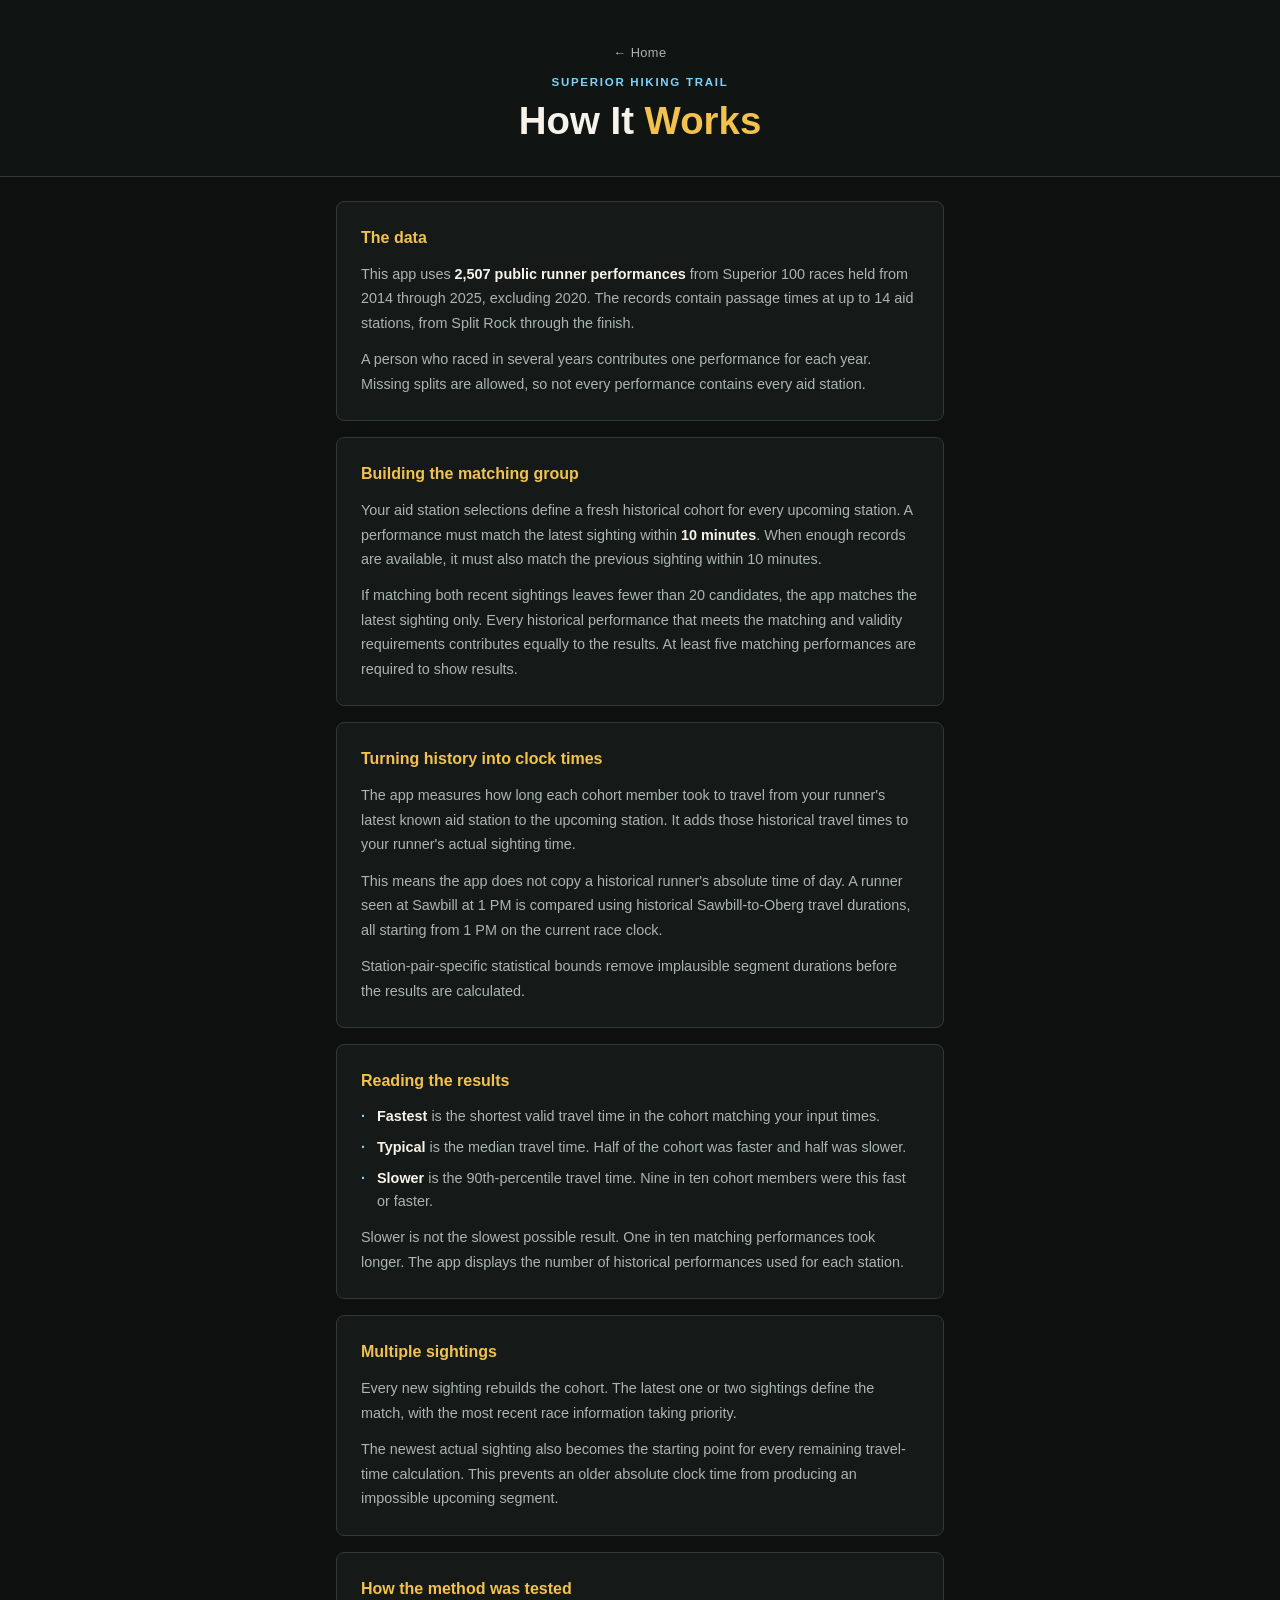
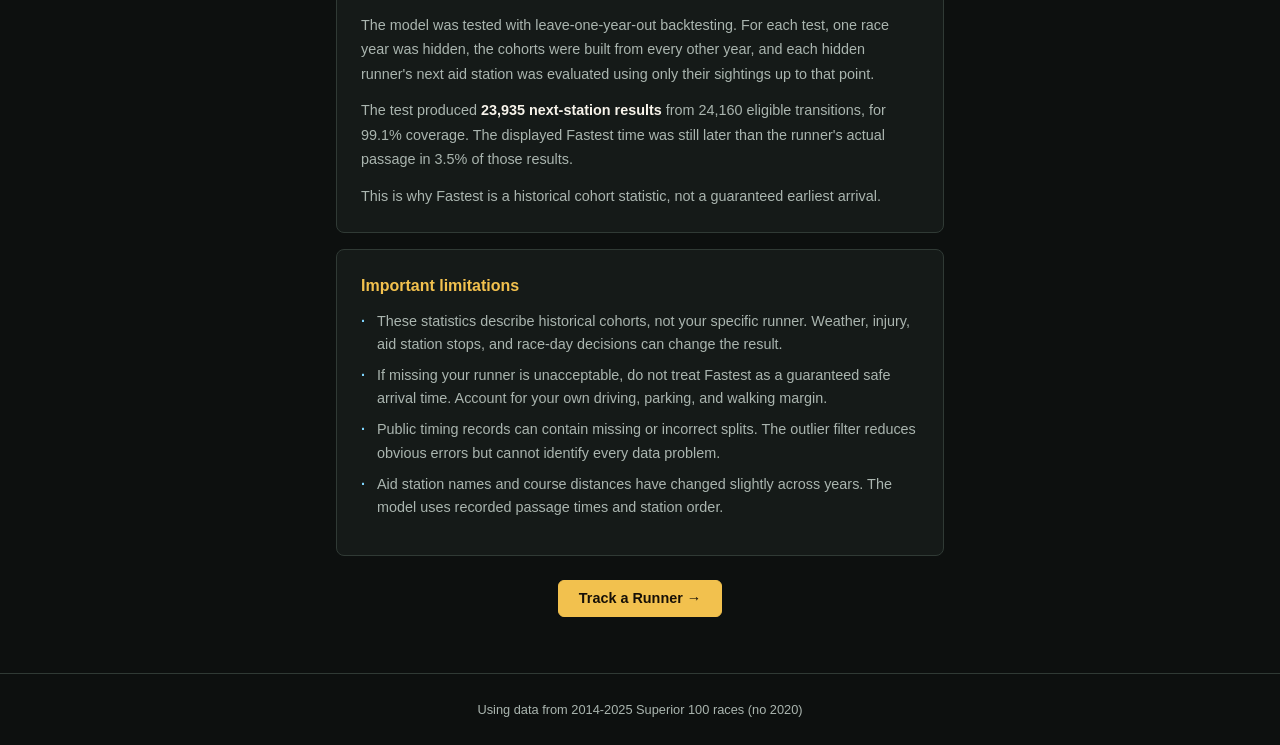
==== commit 35ddf019: "New statistical model" ====
--- a/about.html
+++ b/about.html
@@ -20,65 +20,64 @@
 
     <div class="about-section card">
       <h2 class="about-heading">The data</h2>
-      <p>This app is built on split times from <strong>2,500+ runners</strong> who raced the Superior 100 between 2014 and 2025 (every year except 2020). For each runner, we have the time they came through all 14 aid stations, from Split Rock at mile 8.4 all the way to the finish at mile 102.</p>
+      <p>This app uses <strong>2,507 public runner performances</strong> from Superior 100 races held from 2014 through 2025, excluding 2020. The records contain passage times at up to 14 aid stations, from Split Rock through the finish.</p>
+      <p>A person who raced in several years contributes one performance for each year. Missing splits are allowed, so not every performance contains every aid station.</p>
     </div>
 
     <div class="about-section card">
-      <h2 class="about-heading">Finding comparable runners</h2>
-      <p>When you tell us where and when you last saw your runner, we search through all 2,500+ historical runners to find people who were at that same checkpoint around that same time. These are runners who were moving at a similar pace, in a similar position in the race.</p>
-      <p>Runners who match closely get weighted more heavily. Someone who was at Finland at exactly 10 PM counts for more than someone who came through at 9 or 11.</p>
+      <h2 class="about-heading">Building the matching group</h2>
+      <p>Your aid station selections define a fresh historical cohort for every upcoming station. A performance must match the latest sighting within <strong>10 minutes</strong>. When enough records are available, it must also match the previous sighting within 10 minutes.</p>
+      <p>If matching both recent sightings leaves fewer than 20 candidates, the app matches the latest sighting only. Every historical performance that meets the matching and validity requirements contributes equally to the results. At least five matching performances are required to show results.</p>
     </div>
 
     <div class="about-section card">
-      <h2 class="about-heading">The prediction</h2>
-      <p>Once we've found your runner's comparable group, we look at when those same runners reached each upcoming checkpoint. If they mostly came through Sonju between midnight and 2 AM, that's your window.</p>
-      <p>The expected time is the middle arrival from that comparable group: half arrived before, half after. Use it as the best single estimate, not as a guarantee.</p>
+      <h2 class="about-heading">Turning history into clock times</h2>
+      <p>The app measures how long each cohort member took to travel from your runner's latest known aid station to the upcoming station. It adds those historical travel times to your runner's actual sighting time.</p>
+      <p>This means the app does not copy a historical runner's absolute time of day. A runner seen at Sawbill at 1 PM is compared using historical Sawbill-to-Oberg travel durations, all starting from 1 PM on the current race clock.</p>
+      <p>Station-pair-specific statistical bounds remove implausible segment durations before the results are calculated.</p>
     </div>
 
     <div class="about-section card">
-      <h2 class="about-heading">What the shaded bands mean</h2>
-      <p>The chart shows two shaded regions:</p>
+      <h2 class="about-heading">Reading the results</h2>
       <ul class="about-list">
-        <li><strong>Wider band</strong> — 80% of comparable runners finished within this window. The other 20% were either faster or slower.</li>
-        <li><strong>Tighter band</strong> — The middle 50%. This is a good window to plan around.</li>
+        <li><strong>Fastest</strong> is the shortest valid travel time in the cohort matching your input times.</li>
+        <li><strong>Typical</strong> is the median travel time. Half of the cohort was faster and half was slower.</li>
+        <li><strong>Slower</strong> is the 90th-percentile travel time. Nine in ten cohort members were this fast or faster.</li>
       </ul>
-      <p>The bands get wider further into the race because runners spread out over time. Some people stop longer at aid stations, some hit a rough patch, some have a great day.</p>
+      <p>Slower is not the slowest possible result. One in ten matching performances took longer. The app displays the number of historical performances used for each station.</p>
     </div>
 
     <div class="about-section card">
       <h2 class="about-heading">Multiple sightings</h2>
-      <p>Each sighting narrows the pool. A runner seen at Silver Bay at noon <em>and</em> Finland at 10 PM is a much more specific profile than either observation alone. We find historical runners who match both.</p>
-      <p>In practice, two sightings can cut the prediction window nearly in half, because you're filtering out runners who happened to match one checkpoint but ran a completely different overall pace.</p>
+      <p>Every new sighting rebuilds the cohort. The latest one or two sightings define the match, with the most recent race information taking priority.</p>
+      <p>The newest actual sighting also becomes the starting point for every remaining travel-time calculation. This prevents an older absolute clock time from producing an impossible upcoming segment.</p>
     </div>
 
     <div class="about-section card">
-      <h2 class="about-heading">Important caveats</h2>
-      <ul class="about-list">
-        <li>This is based on historical patterns, not your specific runner. Injuries, weather, and race-day decisions can't be modeled.</li>
-        <li>The bands show what comparable runners did — they're not a guarantee of where your runner will land.</li>
-        <li>Very fast or very slow runners may have a small comparison group, which makes predictions less reliable. The app shows how many runners it's drawing from.</li>
-        <li>Aid station names and course distances have shifted slightly over the years. Predictions are based on time, not distance.</li>
-      </ul>
+      <h2 class="about-heading">How the method was tested</h2>
+      <p>The model was tested with leave-one-year-out backtesting. For each test, one race year was hidden, the cohorts were built from every other year, and each hidden runner's next aid station was evaluated using only their sightings up to that point.</p>
+      <p>The test produced <strong>23,935 next-station results</strong> from 24,160 eligible transitions, for 99.1% coverage. The displayed Fastest time was still later than the runner's actual passage in 3.5% of those results.</p>
+      <p>This is why Fastest is a historical cohort statistic, not a guaranteed earliest arrival.</p>
     </div>
 
     <div class="about-section card">
-      <h2 class="about-heading">Tips for spectators</h2>
+      <h2 class="about-heading">Important limitations</h2>
       <ul class="about-list">
-        <li>Use the tighter band to plan when to arrive. It covers the most likely window.</li>
-        <li>Your most recent sighting is the most useful. If you only have one, make it the latest one.</li>
-        <li>If you saw your runner at two checkpoints, add both. It makes a real difference.</li>
-        <li>For checkpoints that are a drive away, use the early end of the window to decide when to leave. You don't want to miss them.</li>
+        <li>These statistics describe historical cohorts, not your specific runner. Weather, injury, aid station stops, and race-day decisions can change the result.</li>
+        <li>If missing your runner is unacceptable, do not treat Fastest as a guaranteed safe arrival time. Account for your own driving, parking, and walking margin.</li>
+        <li>Public timing records can contain missing or incorrect splits. The outlier filter reduces obvious errors but cannot identify every data problem.</li>
+        <li>Aid station names and course distances have changed slightly across years. The model uses recorded passage times and station order.</li>
       </ul>
     </div>
 
     <div class="about-cta">
-      <a href="predict.html" class="btn btn-primary">Start Predicting →</a>
+      <a href="track.html" class="btn btn-primary">Track a Runner →</a>
     </div>
 
   </main>
 
   <footer class="site-footer">
-    <p>Using data from 2014–2025 Superior 100 races (no 2020)</p>
+    <p>Using data from 2014-2025 Superior 100 races (no 2020)</p>
   </footer>
 
   <script src="js/sw-register.js"></script>
--- a/css/style.css
+++ b/css/style.css
@@ -719,6 +719,413 @@
 /* ─────────────────────────────────────────────
    Landing page
 ───────────────────────────────────────────── */
+.home-page {
+  background: #0a0d0c;
+}
+
+.home-hero {
+  position: relative;
+  min-height: min(720px, 72svh);
+  overflow: hidden;
+  background:
+    linear-gradient(90deg, rgba(8, 10, 9, 0.92) 0%, rgba(8, 10, 9, 0.72) 38%, rgba(8, 10, 9, 0.22) 100%),
+    linear-gradient(0deg, #0a0d0c 0%, rgba(10, 13, 12, 0) 28%),
+    url('../assets/superior-trail-hero-north.jpg') center center / cover no-repeat;
+}
+
+.home-hero-shade {
+  position: absolute;
+  inset: 0;
+  background: radial-gradient(circle at 30% 68%, rgba(242, 193, 78, 0.16), transparent 32%);
+  pointer-events: none;
+}
+
+.home-hero-inner {
+  position: relative;
+  z-index: 1;
+  max-width: 1120px;
+  min-height: min(720px, 72svh);
+  margin: 0 auto;
+  padding: 1.15rem 1rem 2.6rem;
+  display: flex;
+  flex-direction: column;
+}
+
+.home-nav {
+  display: flex;
+  align-items: center;
+  justify-content: space-between;
+  gap: 1rem;
+  color: rgba(247, 243, 234, 0.74);
+  font-size: 0.74rem;
+  font-weight: 800;
+  letter-spacing: 0.12em;
+  text-transform: uppercase;
+}
+
+.home-nav a {
+  color: rgba(247, 243, 234, 0.82);
+  text-decoration: none;
+  letter-spacing: 0;
+  text-transform: none;
+  font-size: 0.82rem;
+  font-weight: 750;
+}
+
+.home-nav a:hover { color: var(--accent); }
+
+.home-hero-copy {
+  width: min(100%, 650px);
+  margin-top: auto;
+}
+
+.home-kicker {
+  color: var(--accent);
+  font-size: 0.78rem;
+  font-weight: 850;
+  letter-spacing: 0.14em;
+  text-transform: uppercase;
+  margin-bottom: 0.75rem;
+}
+
+.home-hero h1 {
+  max-width: 680px;
+  font-size: clamp(2.45rem, 8vw, 5.6rem);
+  font-weight: 850;
+  line-height: 0.95;
+  color: var(--text);
+}
+
+.home-hero-sub {
+  max-width: 560px;
+  margin-top: 1rem;
+  color: rgba(247, 243, 234, 0.82);
+  font-size: clamp(1rem, 2.6vw, 1.24rem);
+  line-height: 1.45;
+}
+
+.home-hero-actions {
+  display: flex;
+  flex-wrap: wrap;
+  gap: 0.65rem;
+  margin-top: 1.35rem;
+}
+
+.home-primary-action,
+.home-secondary-action {
+  display: inline-flex;
+  align-items: center;
+  justify-content: center;
+  border-radius: var(--radius-sm);
+  text-decoration: none;
+  min-height: 46px;
+  -webkit-tap-highlight-color: transparent;
+}
+
+.home-primary-action {
+  flex-direction: column;
+  align-items: flex-start;
+  min-width: 184px;
+  padding: 0.72rem 0.9rem;
+  background: var(--accent);
+  border: 1px solid var(--accent);
+  color: #171007;
+  line-height: 1.05;
+}
+
+.home-primary-action span {
+  font-size: 1rem;
+  font-weight: 850;
+}
+
+.home-primary-action strong {
+  margin-top: 0.18rem;
+  font-size: 0.7rem;
+  font-weight: 850;
+  letter-spacing: 0.1em;
+  text-transform: uppercase;
+  opacity: 0.72;
+}
+
+.home-secondary-action {
+  padding: 0.72rem 0.95rem;
+  border: 1px solid rgba(247, 243, 234, 0.28);
+  background: rgba(10, 13, 12, 0.36);
+  color: var(--text);
+  font-size: 0.92rem;
+  font-weight: 800;
+}
+
+.home-primary-action:hover { background: #ffd875; border-color: #ffd875; }
+.home-secondary-action:hover { border-color: var(--accent-dim); color: var(--accent-dim); }
+
+.home-facts {
+  display: flex;
+  flex-wrap: wrap;
+  gap: 0.95rem;
+  margin-top: 1.35rem;
+}
+
+.home-facts div {
+  min-width: 6.2rem;
+  padding-top: 0.6rem;
+  border-top: 1px solid rgba(247, 243, 234, 0.2);
+}
+
+.home-facts dt {
+  color: var(--text);
+  font-size: 0.95rem;
+  font-weight: 850;
+  line-height: 1.1;
+}
+
+.home-facts dd {
+  color: rgba(247, 243, 234, 0.58);
+  font-size: 0.72rem;
+  font-weight: 750;
+  margin-top: 0.2rem;
+}
+
+.home-main {
+  max-width: 1120px;
+  margin: 0 auto;
+  padding: 1.1rem 1rem 3rem;
+}
+
+.home-mode-grid {
+  display: grid;
+  grid-template-columns: minmax(0, 1.25fr) minmax(280px, 0.75fr);
+  gap: 0.85rem;
+}
+
+.home-mode-panel {
+  min-height: 270px;
+  display: flex;
+  flex-direction: column;
+  justify-content: space-between;
+  gap: 1.25rem;
+  color: var(--text);
+  text-decoration: none;
+  background: #141917;
+  border: 1px solid var(--border);
+  border-radius: var(--radius);
+  padding: 1.25rem;
+  overflow: hidden;
+  -webkit-tap-highlight-color: transparent;
+  transition: border-color 0.15s, background 0.15s;
+}
+
+.home-mode-panel:hover,
+.home-mode-panel:active {
+  border-color: #52615a;
+  background: #171d1a;
+}
+
+.home-mode-panel-primary {
+  background:
+    linear-gradient(135deg, rgba(242, 193, 78, 0.11), rgba(20, 25, 23, 0.94) 42%),
+    #171a16;
+  border-color: rgba(242, 193, 78, 0.42);
+}
+
+.home-mode-head {
+  display: flex;
+  align-items: center;
+  justify-content: space-between;
+  gap: 1rem;
+}
+
+.home-mode-label {
+  color: var(--accent);
+  font-size: 0.72rem;
+  font-weight: 850;
+  letter-spacing: 0.12em;
+  text-transform: uppercase;
+}
+
+.home-mode-arrow {
+  color: var(--text-faint);
+  font-size: 0.78rem;
+  font-weight: 800;
+}
+
+.home-mode-panel h2 {
+  max-width: 620px;
+  color: var(--text);
+  font-size: clamp(1.55rem, 4vw, 2.45rem);
+  line-height: 1.02;
+}
+
+.home-mode-panel p {
+  max-width: 560px;
+  color: var(--text-muted);
+  font-size: 0.94rem;
+  line-height: 1.52;
+}
+
+.home-mini-timeline {
+  display: grid;
+  gap: 0.45rem;
+}
+
+.home-mini-timeline div {
+  display: grid;
+  grid-template-columns: 10px minmax(0, 1fr) auto;
+  align-items: center;
+  gap: 0.65rem;
+  padding: 0.56rem 0;
+  border-top: 1px solid rgba(247, 243, 234, 0.09);
+}
+
+.home-mini-timeline span {
+  width: 9px;
+  height: 9px;
+  border-radius: 50%;
+  background: var(--success);
+  box-shadow: 0 0 0 4px rgba(74, 222, 128, 0.11);
+}
+
+.home-mini-timeline strong {
+  color: var(--text);
+  font-size: 0.9rem;
+}
+
+.home-mini-timeline em {
+  color: var(--text-muted);
+  font-style: normal;
+  font-size: 0.8rem;
+  font-weight: 750;
+  text-align: right;
+}
+
+.home-data-bars {
+  height: 92px;
+  display: flex;
+  align-items: end;
+  gap: 0.6rem;
+  padding-top: 1rem;
+}
+
+.home-data-bars span {
+  flex: 1;
+  min-width: 24px;
+  height: var(--h);
+  background: linear-gradient(180deg, rgba(125, 211, 252, 0.72), rgba(125, 211, 252, 0.14));
+  border: 1px solid rgba(125, 211, 252, 0.22);
+  border-radius: 4px 4px 0 0;
+}
+
+.home-tools {
+  display: grid;
+  grid-template-columns: repeat(4, 1fr);
+  gap: 0.65rem;
+  margin-top: 0.85rem;
+}
+
+.home-tools a {
+  min-height: 104px;
+  display: flex;
+  flex-direction: column;
+  justify-content: space-between;
+  gap: 0.8rem;
+  color: var(--text);
+  text-decoration: none;
+  background: transparent;
+  border: 1px solid var(--border);
+  border-radius: var(--radius-sm);
+  padding: 0.9rem;
+  -webkit-tap-highlight-color: transparent;
+  transition: border-color 0.15s, background 0.15s;
+}
+
+.home-tools a:hover,
+.home-tools a:active {
+  background: var(--surface);
+  border-color: #52615a;
+}
+
+.home-tools span {
+  color: var(--text);
+  font-size: 0.92rem;
+  font-weight: 850;
+  line-height: 1.15;
+}
+
+.home-tools strong {
+  color: var(--text-faint);
+  font-size: 0.75rem;
+  font-weight: 750;
+  line-height: 1.35;
+}
+
+.home-footer {
+  background: #0a0d0c;
+}
+
+@media (max-width: 760px) {
+  .home-hero {
+    min-height: min(650px, 70svh);
+    background-position: 42% center;
+  }
+
+  .home-hero-inner {
+    min-height: min(650px, 70svh);
+    padding-bottom: 2rem;
+  }
+
+  .home-nav {
+    align-items: flex-start;
+    font-size: 0.66rem;
+  }
+
+  .home-nav a { font-size: 0.76rem; }
+
+  .home-hero h1 {
+    font-size: clamp(2.35rem, 13vw, 4.1rem);
+  }
+
+  .home-hero-actions {
+    flex-direction: column;
+    align-items: stretch;
+  }
+
+  .home-primary-action,
+  .home-secondary-action {
+    width: 100%;
+  }
+
+  .home-facts {
+    gap: 0.6rem;
+  }
+
+  .home-facts div {
+    min-width: 0;
+    flex: 1 1 30%;
+  }
+
+  .home-main {
+    padding-top: 0.75rem;
+  }
+
+  .home-mode-grid,
+  .home-tools {
+    grid-template-columns: 1fr;
+  }
+
+  .home-mode-panel {
+    min-height: 0;
+  }
+
+  .home-mini-timeline div {
+    grid-template-columns: 10px minmax(0, 1fr);
+  }
+
+  .home-mini-timeline em {
+    grid-column: 2;
+    text-align: left;
+  }
+}
+
 .landing-main {
   max-width: 720px;
   margin: 0 auto;
@@ -1338,10 +1745,20 @@
 }
 
 .track-section-head {
-  display: flex;
-  align-items: flex-start;
-  justify-content: space-between;
-  gap: 0.75rem;
+  display: grid;
+  grid-template-columns: 1fr;
+  gap: 0.65rem;
+}
+
+.track-section-head > div:first-child {
+  min-width: 0;
+}
+
+.track-head-controls {
+  display: flex;
+  align-items: flex-end;
+  gap: 0.5rem;
+  width: 100%;
 }
 
 .track-runner-actions {
@@ -1363,17 +1780,24 @@
 }
 
 .track-range-control {
-  display: inline-flex;
-  align-items: center;
-  justify-content: flex-end;
-  gap: 0.45rem;
+  display: flex;
+  flex: 1 1 0;
+  min-width: 0;
+  flex-direction: column;
+  align-items: stretch;
+  gap: 0.22rem;
   color: var(--text-faint);
   font-size: 0.72rem;
   font-weight: 800;
   margin: 0;
 }
 
+.track-range-control span {
+  white-space: nowrap;
+}
+
 .track-range-control select {
+  width: 100%;
   min-height: 30px;
   padding: 0.28rem 1.55rem 0.28rem 0.5rem;
   border-radius: var(--radius-sm);
@@ -1519,6 +1943,8 @@
   border: 1px solid var(--border);
   border-radius: var(--radius-sm);
   padding: 0.75rem;
+  color: inherit;
+  text-decoration: none;
 }
 
 .track-list-row.is-next {
@@ -1559,6 +1985,11 @@
   background: rgba(242, 193, 78, 0.075);
 }
 
+.checkpoint-row.is-estimate {
+  align-items: center;
+  row-gap: 0.28rem;
+}
+
 .checkpoint-row.is-actual {
   grid-template-columns: minmax(0, 1fr) auto 28px;
   align-items: center;
@@ -1592,7 +2023,7 @@
   font-size: 0.72rem;
   font-weight: 700;
   line-height: 1.4;
-  margin: 0 0 0.6rem;
+  margin: 0.2rem 0 0.6rem;
 }
 
 .checkpoint-time {
@@ -1629,14 +2060,26 @@
   text-align: right;
 }
 
+.checkpoint-compare {
+  color: var(--text-faint);
+  font-size: 0.72rem;
+  font-weight: 800;
+  line-height: 1.2;
+  white-space: nowrap;
+}
+
+.checkpoint-compare.is-faster { color: var(--success); }
+.checkpoint-compare.is-slower { color: #fbbf24; }
+.checkpoint-compare.is-neutral { color: var(--text-muted); }
+
 .checkpoint-range {
   gap: 0.08rem;
-  min-width: 9.6rem;
+  min-width: 10.6rem;
 }
 
 .range-line {
   display: grid;
-  grid-template-columns: 4.25rem auto;
+  grid-template-columns: 5.7rem auto;
   align-items: baseline;
   gap: 0.45rem;
   width: 100%;
@@ -1646,6 +2089,7 @@
   color: var(--text-faint);
   font-size: 0.68rem;
   font-weight: 750;
+  white-space: nowrap;
 }
 
 .range-line strong {
@@ -1656,8 +2100,69 @@
   white-space: nowrap;
 }
 
-.range-expected strong { color: var(--accent); }
 .range-muted { opacity: 0.76; }
+
+.range-sample {
+  grid-column: 1 / -1;
+  justify-self: stretch;
+  width: 100%;
+  box-sizing: border-box;
+  color: var(--text-faint);
+  font-size: 0.54rem;
+  font-weight: 650;
+  line-height: 1.2;
+  margin-top: 0.02rem;
+  text-align: center;
+  white-space: normal;
+}
+
+.range-explainer {
+  border-top: 1px solid var(--border);
+  margin-top: 0.85rem;
+  padding-top: 0.8rem;
+}
+
+.range-explainer h3 {
+  color: var(--text);
+  font-size: 0.76rem;
+  font-weight: 800;
+  margin: 0 0 0.55rem;
+}
+
+.range-explainer dl {
+  display: grid;
+  gap: 0.3rem;
+  margin: 0;
+}
+
+.range-explainer dl div {
+  display: grid;
+  grid-template-columns: 4.4rem minmax(0, 1fr);
+  gap: 0.55rem;
+}
+
+.range-explainer dt,
+.range-explainer dd,
+.range-explainer p {
+  font-size: 0.66rem;
+  line-height: 1.35;
+  margin: 0;
+}
+
+.range-explainer dt {
+  color: var(--text-muted);
+  font-weight: 800;
+}
+
+.range-explainer dd,
+.range-explainer p {
+  color: var(--text-faint);
+  font-weight: 650;
+}
+
+.range-explainer p {
+  margin-top: 0.55rem;
+}
 
 .checkpoint-add-link {
   background: transparent;
@@ -1734,43 +2239,6 @@
 .track-icon-btn:hover { border-color: var(--error); color: var(--error); }
 .checkpoint-row.is-actual .track-icon-btn:hover { border-color: transparent; }
 
-.track-history-summary {
-  display: grid;
-  grid-template-columns: repeat(2, 1fr);
-  gap: 0.55rem;
-  margin-bottom: 0.85rem;
-}
-
-.track-history-summary .stat-card {
-  padding: 0.8rem;
-  border-radius: var(--radius-sm);
-}
-
-.track-history-summary .stat-value {
-  font-size: 1.25rem;
-}
-
-.track-delta {
-  font-size: 0.76rem;
-  font-weight: 700;
-}
-.track-delta.good { color: var(--success); }
-.track-delta.slow { color: #fbbf24; }
-
-.track-history-details {
-  margin-top: 0.85rem;
-  border-top: 1px solid var(--border);
-  padding-top: 0.85rem;
-}
-
-.track-history-details summary {
-  color: var(--text-muted);
-  font-size: 0.84rem;
-  font-weight: 700;
-  cursor: pointer;
-  margin-bottom: 0.75rem;
-}
-
 .sheet-backdrop {
   position: fixed;
   inset: 0;
@@ -1823,9 +2291,6 @@
     grid-template-columns: 1.25fr 1.2fr 0.65fr;
     align-items: end;
   }
-
-  .track-history-summary { grid-template-columns: repeat(4, 1fr); }
-
   .track-runner-actions { flex-direction: row; }
 }
 
@@ -1835,7 +2300,10 @@
     grid-template-columns: minmax(0, 1fr) auto;
   }
   .track-section-head {
-    align-items: center;
+    gap: 0.6rem;
+  }
+  .track-head-controls {
+    gap: 0.45rem;
   }
   .track-runner-actions {
     flex-direction: column;
@@ -1857,7 +2325,7 @@
     align-items: start;
   }
   .checkpoint-row.is-estimate {
-    gap: 0.5rem;
+    column-gap: 0.5rem;
   }
   .checkpoint-row.is-actual {
     grid-template-columns: minmax(0, 1fr) auto 28px;
@@ -1872,7 +2340,7 @@
     min-width: 0;
   }
   .range-line {
-    grid-template-columns: 4.25rem minmax(0, 1fr);
+    grid-template-columns: 5.7rem minmax(0, 1fr);
   }
   .range-line strong {
     text-align: right;
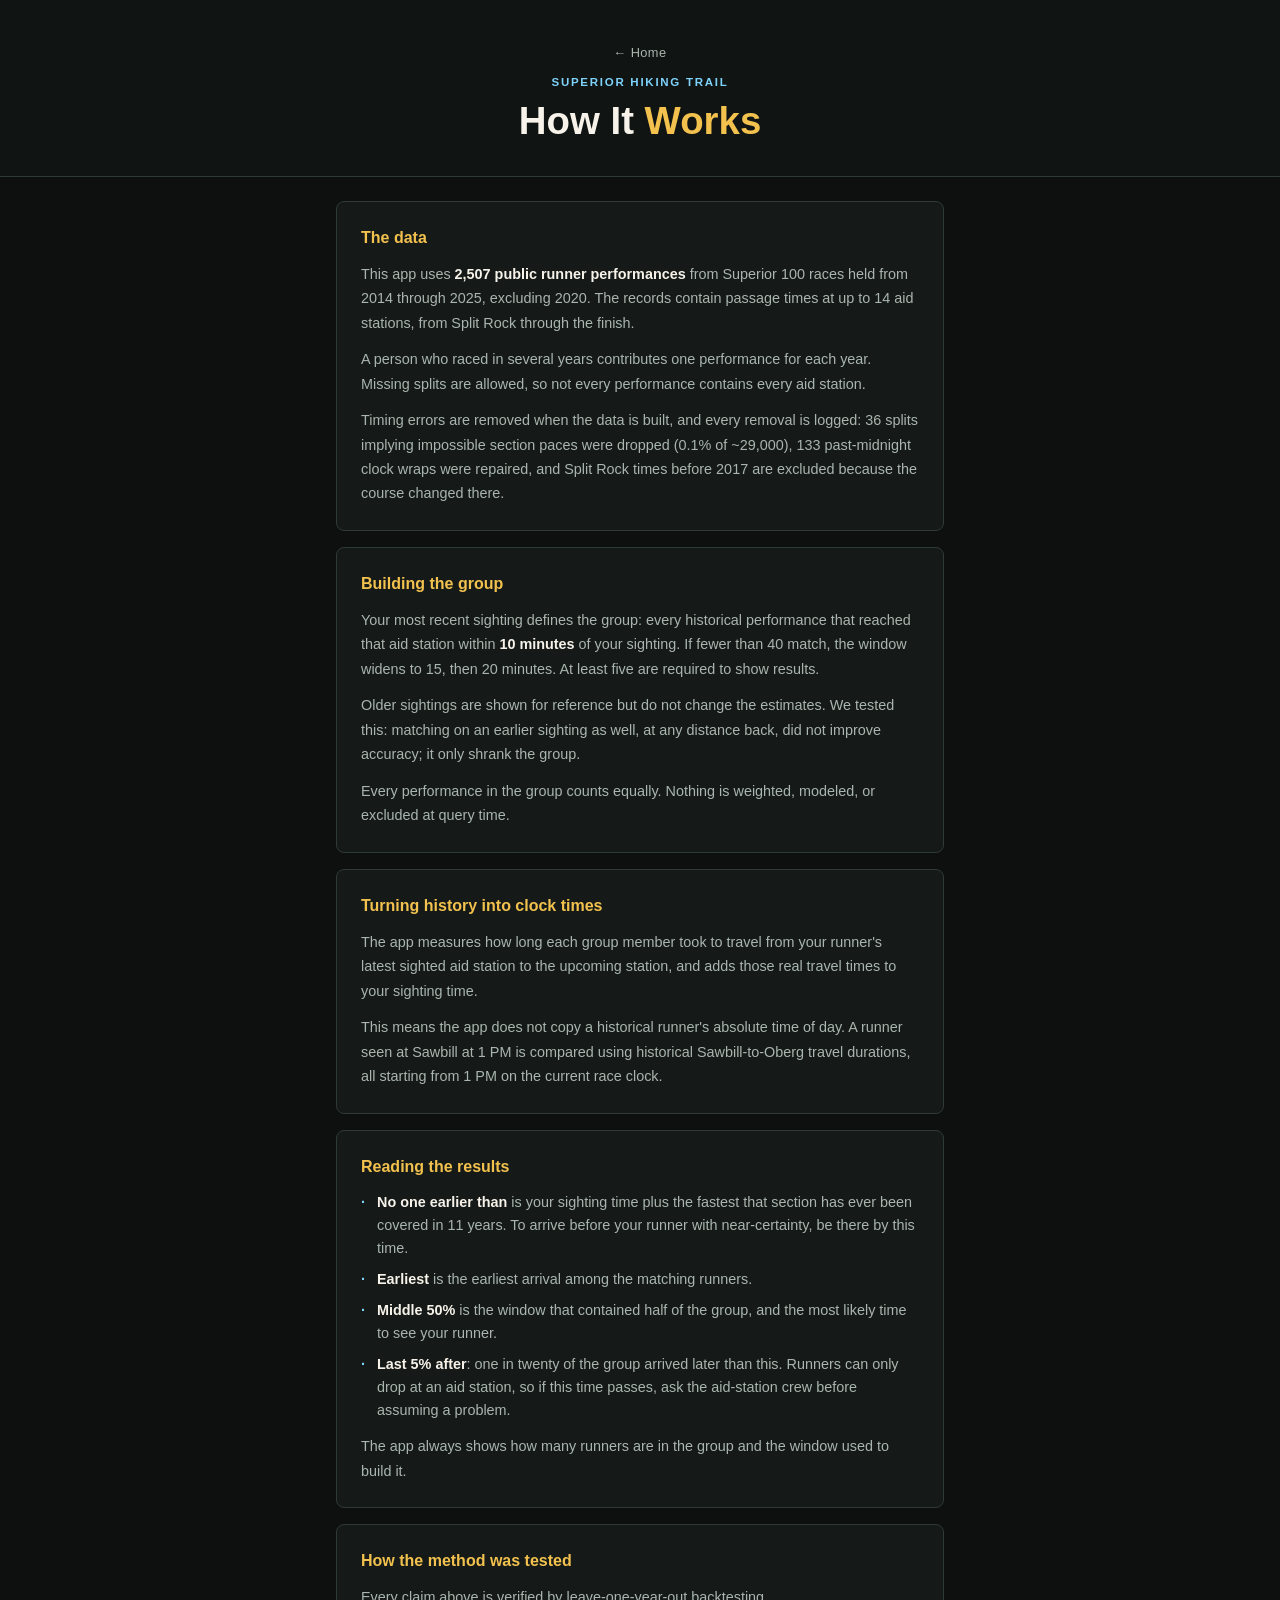
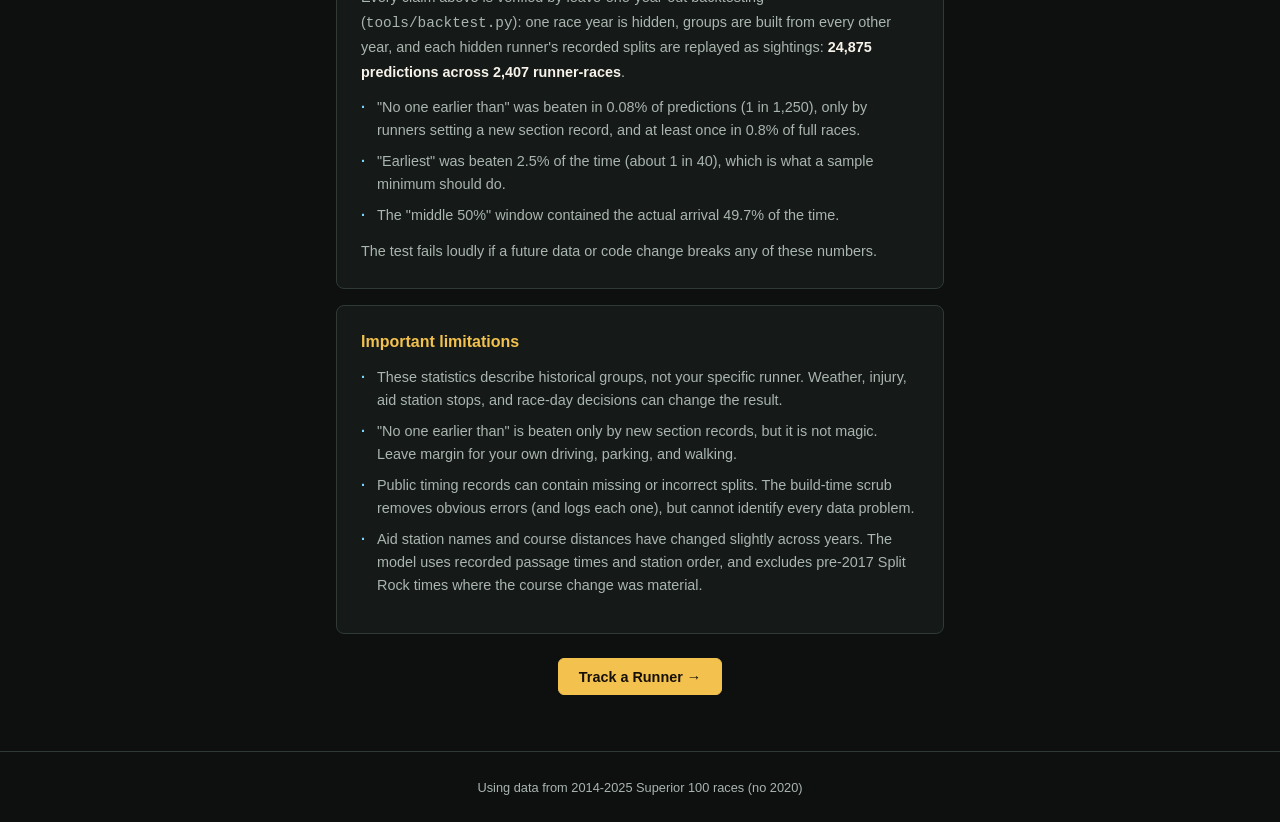
==== commit bc4ce7b5: "Reworked stats again" ====
--- a/about.html
+++ b/about.html
@@ -22,51 +22,51 @@
       <h2 class="about-heading">The data</h2>
       <p>This app uses <strong>2,507 public runner performances</strong> from Superior 100 races held from 2014 through 2025, excluding 2020. The records contain passage times at up to 14 aid stations, from Split Rock through the finish.</p>
       <p>A person who raced in several years contributes one performance for each year. Missing splits are allowed, so not every performance contains every aid station.</p>
+      <p>Timing errors are removed when the data is built, and every removal is logged: 36 splits implying impossible section paces were dropped (0.1% of ~29,000), 133 past-midnight clock wraps were repaired, and Split Rock times before 2017 are excluded because the course changed there.</p>
     </div>
 
     <div class="about-section card">
-      <h2 class="about-heading">Building the matching group</h2>
-      <p>Your aid station selections define a fresh historical cohort for every upcoming station. A performance must match the latest sighting within <strong>10 minutes</strong>. When enough records are available, it must also match the previous sighting within 10 minutes.</p>
-      <p>If matching both recent sightings leaves fewer than 20 candidates, the app matches the latest sighting only. Every historical performance that meets the matching and validity requirements contributes equally to the results. At least five matching performances are required to show results.</p>
+      <h2 class="about-heading">Building the group</h2>
+      <p>Your most recent sighting defines the group: every historical performance that reached that aid station within <strong>10 minutes</strong> of your sighting. If fewer than 40 match, the window widens to 15, then 20 minutes. At least five are required to show results.</p>
+      <p>Older sightings are shown for reference but do not change the estimates. We tested this: matching on an earlier sighting as well, at any distance back, did not improve accuracy; it only shrank the group.</p>
+      <p>Every performance in the group counts equally. Nothing is weighted, modeled, or excluded at query time.</p>
     </div>
 
     <div class="about-section card">
       <h2 class="about-heading">Turning history into clock times</h2>
-      <p>The app measures how long each cohort member took to travel from your runner's latest known aid station to the upcoming station. It adds those historical travel times to your runner's actual sighting time.</p>
+      <p>The app measures how long each group member took to travel from your runner's latest sighted aid station to the upcoming station, and adds those real travel times to your sighting time.</p>
       <p>This means the app does not copy a historical runner's absolute time of day. A runner seen at Sawbill at 1 PM is compared using historical Sawbill-to-Oberg travel durations, all starting from 1 PM on the current race clock.</p>
-      <p>Station-pair-specific statistical bounds remove implausible segment durations before the results are calculated.</p>
     </div>
 
     <div class="about-section card">
       <h2 class="about-heading">Reading the results</h2>
       <ul class="about-list">
-        <li><strong>Fastest</strong> is the shortest valid travel time in the cohort matching your input times.</li>
-        <li><strong>Typical</strong> is the median travel time. Half of the cohort was faster and half was slower.</li>
-        <li><strong>Slower</strong> is the 90th-percentile travel time. Nine in ten cohort members were this fast or faster.</li>
+        <li><strong>No one earlier than</strong> is your sighting time plus the fastest that section has ever been covered in 11 years. To arrive before your runner with near-certainty, be there by this time.</li>
+        <li><strong>Earliest</strong> is the earliest arrival among the matching runners.</li>
+        <li><strong>Middle 50%</strong> is the window that contained half of the group, and the most likely time to see your runner.</li>
+        <li><strong>Last 5% after</strong>: one in twenty of the group arrived later than this. Runners can only drop at an aid station, so if this time passes, ask the aid-station crew before assuming a problem.</li>
       </ul>
-      <p>Slower is not the slowest possible result. One in ten matching performances took longer. The app displays the number of historical performances used for each station.</p>
-    </div>
-
-    <div class="about-section card">
-      <h2 class="about-heading">Multiple sightings</h2>
-      <p>Every new sighting rebuilds the cohort. The latest one or two sightings define the match, with the most recent race information taking priority.</p>
-      <p>The newest actual sighting also becomes the starting point for every remaining travel-time calculation. This prevents an older absolute clock time from producing an impossible upcoming segment.</p>
+      <p>The app always shows how many runners are in the group and the window used to build it.</p>
     </div>
 
     <div class="about-section card">
       <h2 class="about-heading">How the method was tested</h2>
-      <p>The model was tested with leave-one-year-out backtesting. For each test, one race year was hidden, the cohorts were built from every other year, and each hidden runner's next aid station was evaluated using only their sightings up to that point.</p>
-      <p>The test produced <strong>23,935 next-station results</strong> from 24,160 eligible transitions, for 99.1% coverage. The displayed Fastest time was still later than the runner's actual passage in 3.5% of those results.</p>
-      <p>This is why Fastest is a historical cohort statistic, not a guaranteed earliest arrival.</p>
+      <p>Every claim above is verified by leave-one-year-out backtesting (<code>tools/backtest.py</code>): one race year is hidden, groups are built from every other year, and each hidden runner's recorded splits are replayed as sightings: <strong>24,875 predictions across 2,407 runner-races</strong>.</p>
+      <ul class="about-list">
+        <li>"No one earlier than" was beaten in 0.08% of predictions (1 in 1,250), only by runners setting a new section record, and at least once in 0.8% of full races.</li>
+        <li>"Earliest" was beaten 2.5% of the time (about 1 in 40), which is what a sample minimum should do.</li>
+        <li>The "middle 50%" window contained the actual arrival 49.7% of the time.</li>
+      </ul>
+      <p>The test fails loudly if a future data or code change breaks any of these numbers.</p>
     </div>
 
     <div class="about-section card">
       <h2 class="about-heading">Important limitations</h2>
       <ul class="about-list">
-        <li>These statistics describe historical cohorts, not your specific runner. Weather, injury, aid station stops, and race-day decisions can change the result.</li>
-        <li>If missing your runner is unacceptable, do not treat Fastest as a guaranteed safe arrival time. Account for your own driving, parking, and walking margin.</li>
-        <li>Public timing records can contain missing or incorrect splits. The outlier filter reduces obvious errors but cannot identify every data problem.</li>
-        <li>Aid station names and course distances have changed slightly across years. The model uses recorded passage times and station order.</li>
+        <li>These statistics describe historical groups, not your specific runner. Weather, injury, aid station stops, and race-day decisions can change the result.</li>
+        <li>"No one earlier than" is beaten only by new section records, but it is not magic. Leave margin for your own driving, parking, and walking.</li>
+        <li>Public timing records can contain missing or incorrect splits. The build-time scrub removes obvious errors (and logs each one), but cannot identify every data problem.</li>
+        <li>Aid station names and course distances have changed slightly across years. The model uses recorded passage times and station order, and excludes pre-2017 Split Rock times where the course change was material.</li>
       </ul>
     </div>
 
--- a/css/style.css
+++ b/css/style.css
@@ -502,6 +502,22 @@
   line-height: 1.45;
 }
 
+.finish-percentile-table {
+  table-layout: fixed;
+}
+
+.finish-percentile-table th:first-child,
+.finish-percentile-table td:first-child {
+  width: 40%;
+  color: var(--text-muted);
+  font-weight: 600;
+  text-align: left;
+}
+
+.finish-percentile-table td:not(:first-child) {
+  font-variant-numeric: tabular-nums;
+}
+
 /* Pace chart: emphasize the finish row */
 .pred-table tr.pace-finish-row td { background: rgba(242, 193, 78, 0.07); }
 .pred-table tr.pace-finish-row .td-station { color: var(--accent); font-weight: 600; }
@@ -2079,7 +2095,7 @@
 
 .range-line {
   display: grid;
-  grid-template-columns: 5.7rem auto;
+  grid-template-columns: 6.2rem auto;
   align-items: baseline;
   gap: 0.45rem;
   width: 100%;
@@ -2101,6 +2117,15 @@
 }
 
 .range-muted { opacity: 0.76; }
+
+.range-strong strong {
+  color: var(--accent);
+  font-size: 0.84rem;
+}
+
+.range-strong span:first-child {
+  color: var(--text-muted);
+}
 
 .range-sample {
   grid-column: 1 / -1;
@@ -2137,8 +2162,12 @@
 
 .range-explainer dl div {
   display: grid;
-  grid-template-columns: 4.4rem minmax(0, 1fr);
+  grid-template-columns: 6.2rem minmax(0, 1fr);
   gap: 0.55rem;
+}
+
+.range-explainer dt {
+  white-space: nowrap;
 }
 
 .range-explainer dt,
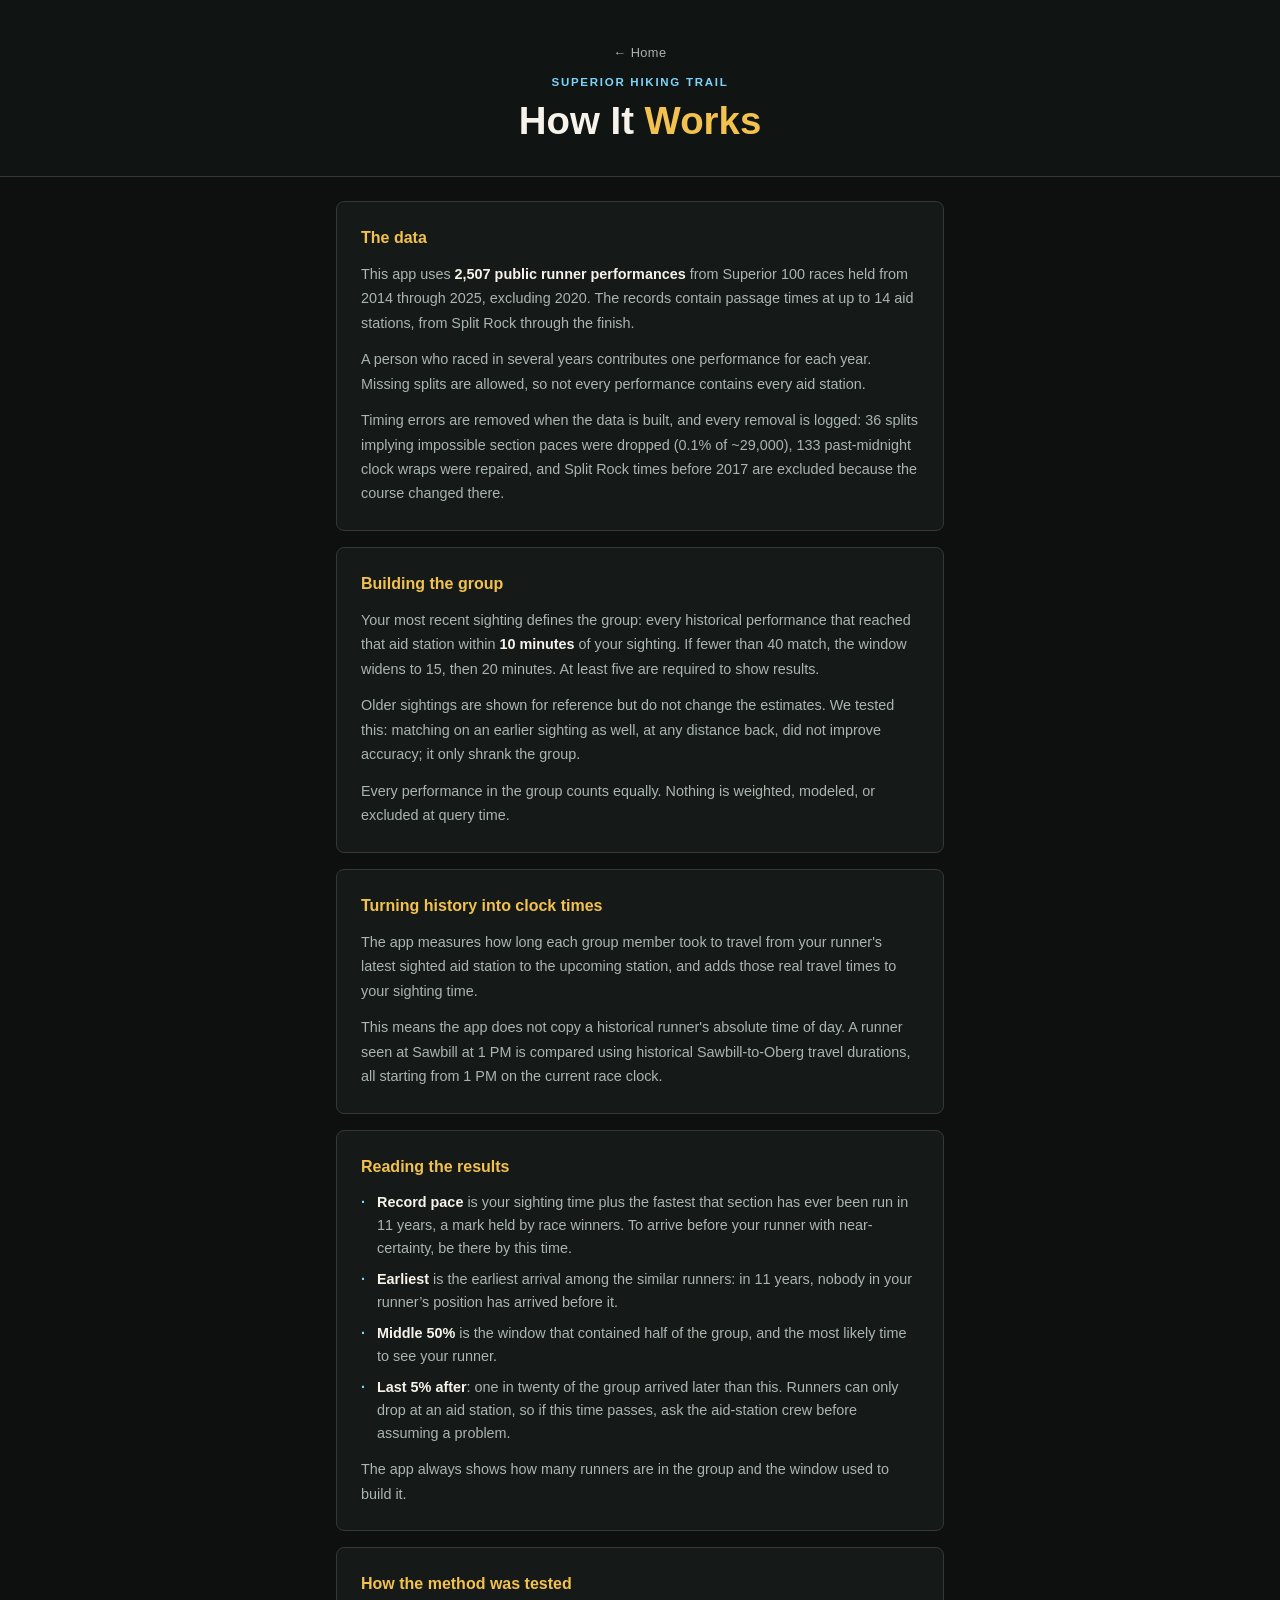
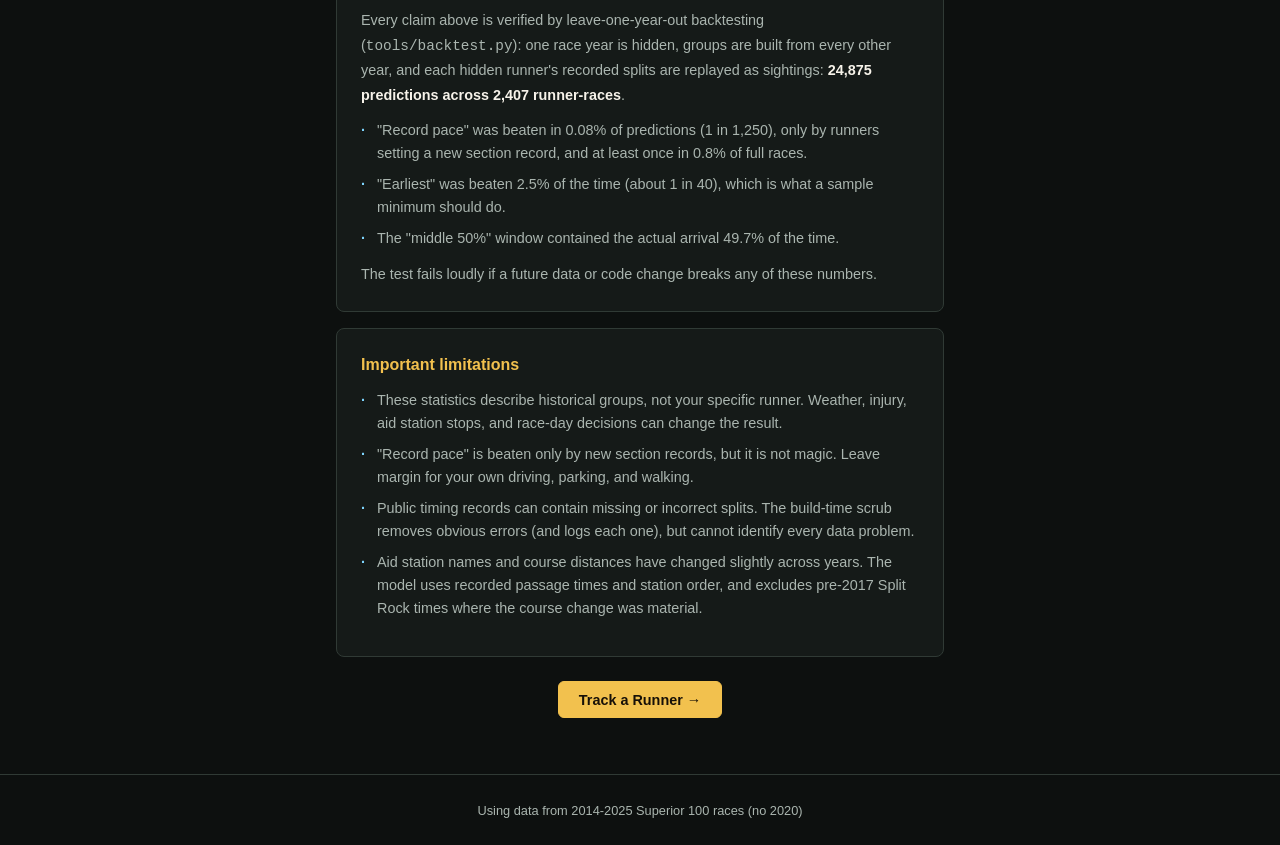
==== commit a31c2ff6: "UI updates" ====
--- a/about.html
+++ b/about.html
@@ -41,8 +41,8 @@
     <div class="about-section card">
       <h2 class="about-heading">Reading the results</h2>
       <ul class="about-list">
-        <li><strong>No one earlier than</strong> is your sighting time plus the fastest that section has ever been covered in 11 years. To arrive before your runner with near-certainty, be there by this time.</li>
-        <li><strong>Earliest</strong> is the earliest arrival among the matching runners.</li>
+        <li><strong>Record pace</strong> is your sighting time plus the fastest that section has ever been run in 11 years, a mark held by race winners. To arrive before your runner with near-certainty, be there by this time.</li>
+        <li><strong>Earliest</strong> is the earliest arrival among the similar runners: in 11 years, nobody in your runner’s position has arrived before it.</li>
         <li><strong>Middle 50%</strong> is the window that contained half of the group, and the most likely time to see your runner.</li>
         <li><strong>Last 5% after</strong>: one in twenty of the group arrived later than this. Runners can only drop at an aid station, so if this time passes, ask the aid-station crew before assuming a problem.</li>
       </ul>
@@ -53,7 +53,7 @@
       <h2 class="about-heading">How the method was tested</h2>
       <p>Every claim above is verified by leave-one-year-out backtesting (<code>tools/backtest.py</code>): one race year is hidden, groups are built from every other year, and each hidden runner's recorded splits are replayed as sightings: <strong>24,875 predictions across 2,407 runner-races</strong>.</p>
       <ul class="about-list">
-        <li>"No one earlier than" was beaten in 0.08% of predictions (1 in 1,250), only by runners setting a new section record, and at least once in 0.8% of full races.</li>
+        <li>"Record pace" was beaten in 0.08% of predictions (1 in 1,250), only by runners setting a new section record, and at least once in 0.8% of full races.</li>
         <li>"Earliest" was beaten 2.5% of the time (about 1 in 40), which is what a sample minimum should do.</li>
         <li>The "middle 50%" window contained the actual arrival 49.7% of the time.</li>
       </ul>
@@ -64,7 +64,7 @@
       <h2 class="about-heading">Important limitations</h2>
       <ul class="about-list">
         <li>These statistics describe historical groups, not your specific runner. Weather, injury, aid station stops, and race-day decisions can change the result.</li>
-        <li>"No one earlier than" is beaten only by new section records, but it is not magic. Leave margin for your own driving, parking, and walking.</li>
+        <li>"Record pace" is beaten only by new section records, but it is not magic. Leave margin for your own driving, parking, and walking.</li>
         <li>Public timing records can contain missing or incorrect splits. The build-time scrub removes obvious errors (and logs each one), but cannot identify every data problem.</li>
         <li>Aid station names and course distances have changed slightly across years. The model uses recorded passage times and station order, and excludes pre-2017 Split Rock times where the course change was material.</li>
       </ul>
--- a/css/style.css
+++ b/css/style.css
@@ -2118,13 +2118,158 @@
 
 .range-muted { opacity: 0.76; }
 
-.range-strong strong {
-  color: var(--accent);
-  font-size: 0.84rem;
-}
-
-.range-strong span:first-child {
-  color: var(--text-muted);
+/* ── Estimate row: time-strip visualization ── */
+
+.checkpoint-row.is-estimate.est-row {
+  display: block;
+  padding: 0.7rem 0.72rem 0.6rem;
+}
+
+.est-head {
+  display: flex;
+  align-items: baseline;
+  gap: 0.45rem;
+  margin-bottom: 0.35rem;
+}
+
+.est-likely {
+  display: flex;
+  align-items: baseline;
+  justify-content: space-between;
+  gap: 0.6rem;
+  margin-bottom: 0.55rem;
+}
+
+.est-likely-label {
+  color: var(--text-faint);
+  font-size: 0.6rem;
+  font-weight: 800;
+  letter-spacing: 0.08em;
+  text-transform: uppercase;
+  white-space: nowrap;
+}
+
+.est-likely strong {
+  color: var(--text);
+  font-size: 0.95rem;
+  font-weight: 800;
+  line-height: 1.2;
+  text-align: right;
+  font-variant-numeric: tabular-nums;
+}
+
+.est-strip {
+  position: relative;
+  height: 10px;
+  margin: 0 5px 0.3rem;
+}
+
+.est-base {
+  position: absolute;
+  left: 0; right: 0; top: 50%;
+  height: 1px;
+  background: var(--border);
+}
+
+.est-band {
+  position: absolute;
+  top: 1px;
+  height: 8px;
+  border-radius: 4px;
+  background: #3f8ecb;
+}
+
+.est-mid {
+  position: absolute;
+  top: 1px;
+  height: 8px;
+  border-radius: 4px;
+  background: #7dd3fc;
+  box-shadow: 0 0 0 2px #171d1a;
+}
+
+.est-record {
+  position: absolute;
+  left: 0; top: 50%;
+  width: 10px; height: 10px;
+  border-radius: 50%;
+  background: var(--accent);
+  transform: translate(-50%, -50%);
+  box-shadow: 0 0 0 2px #171d1a;
+}
+
+.est-ref {
+  position: absolute;
+  top: 50%;
+  width: 7px; height: 7px;
+  background: var(--text-muted);
+  transform: translate(-50%, -50%) rotate(45deg);
+  box-shadow: 0 0 0 2px #171d1a;
+}
+
+.est-anchors {
+  display: flex;
+  justify-content: space-between;
+  gap: 0.5rem;
+  margin-bottom: 0.4rem;
+}
+
+.est-anchor {
+  display: flex;
+  flex-direction: column;
+  gap: 0.06rem;
+  min-width: 0;
+}
+
+.est-anchor-mid { text-align: center; align-items: center; }
+.est-anchor-end { text-align: right; align-items: flex-end; }
+
+.est-anchor span {
+  color: var(--text-faint);
+  font-size: 0.62rem;
+  font-weight: 750;
+  white-space: nowrap;
+}
+
+.est-anchor strong {
+  color: var(--text-muted);
+  font-size: 0.74rem;
+  font-weight: 800;
+  white-space: nowrap;
+  font-variant-numeric: tabular-nums;
+}
+
+.est-record-key {
+  display: inline-block;
+  width: 7px; height: 7px;
+  border-radius: 50%;
+  background: var(--accent);
+  margin-right: 0.28rem;
+  vertical-align: 1px;
+}
+
+.est-ref-key {
+  display: inline-block;
+  width: 6px; height: 6px;
+  background: var(--text-muted);
+  transform: rotate(45deg);
+  margin: 0 0.3rem 0 0.1rem;
+  vertical-align: 0;
+}
+
+.est-row .range-sample {
+  text-align: left;
+  margin-top: 0.1rem;
+}
+
+.est-row .range-sample .day-tag-inline {
+  font-size: inherit;
+  color: inherit;
+  margin-left: 0.15rem;
+}
+
+.est-anchor .day-tag-inline {
+  font-size: 0.62rem;
 }
 
 .range-sample {
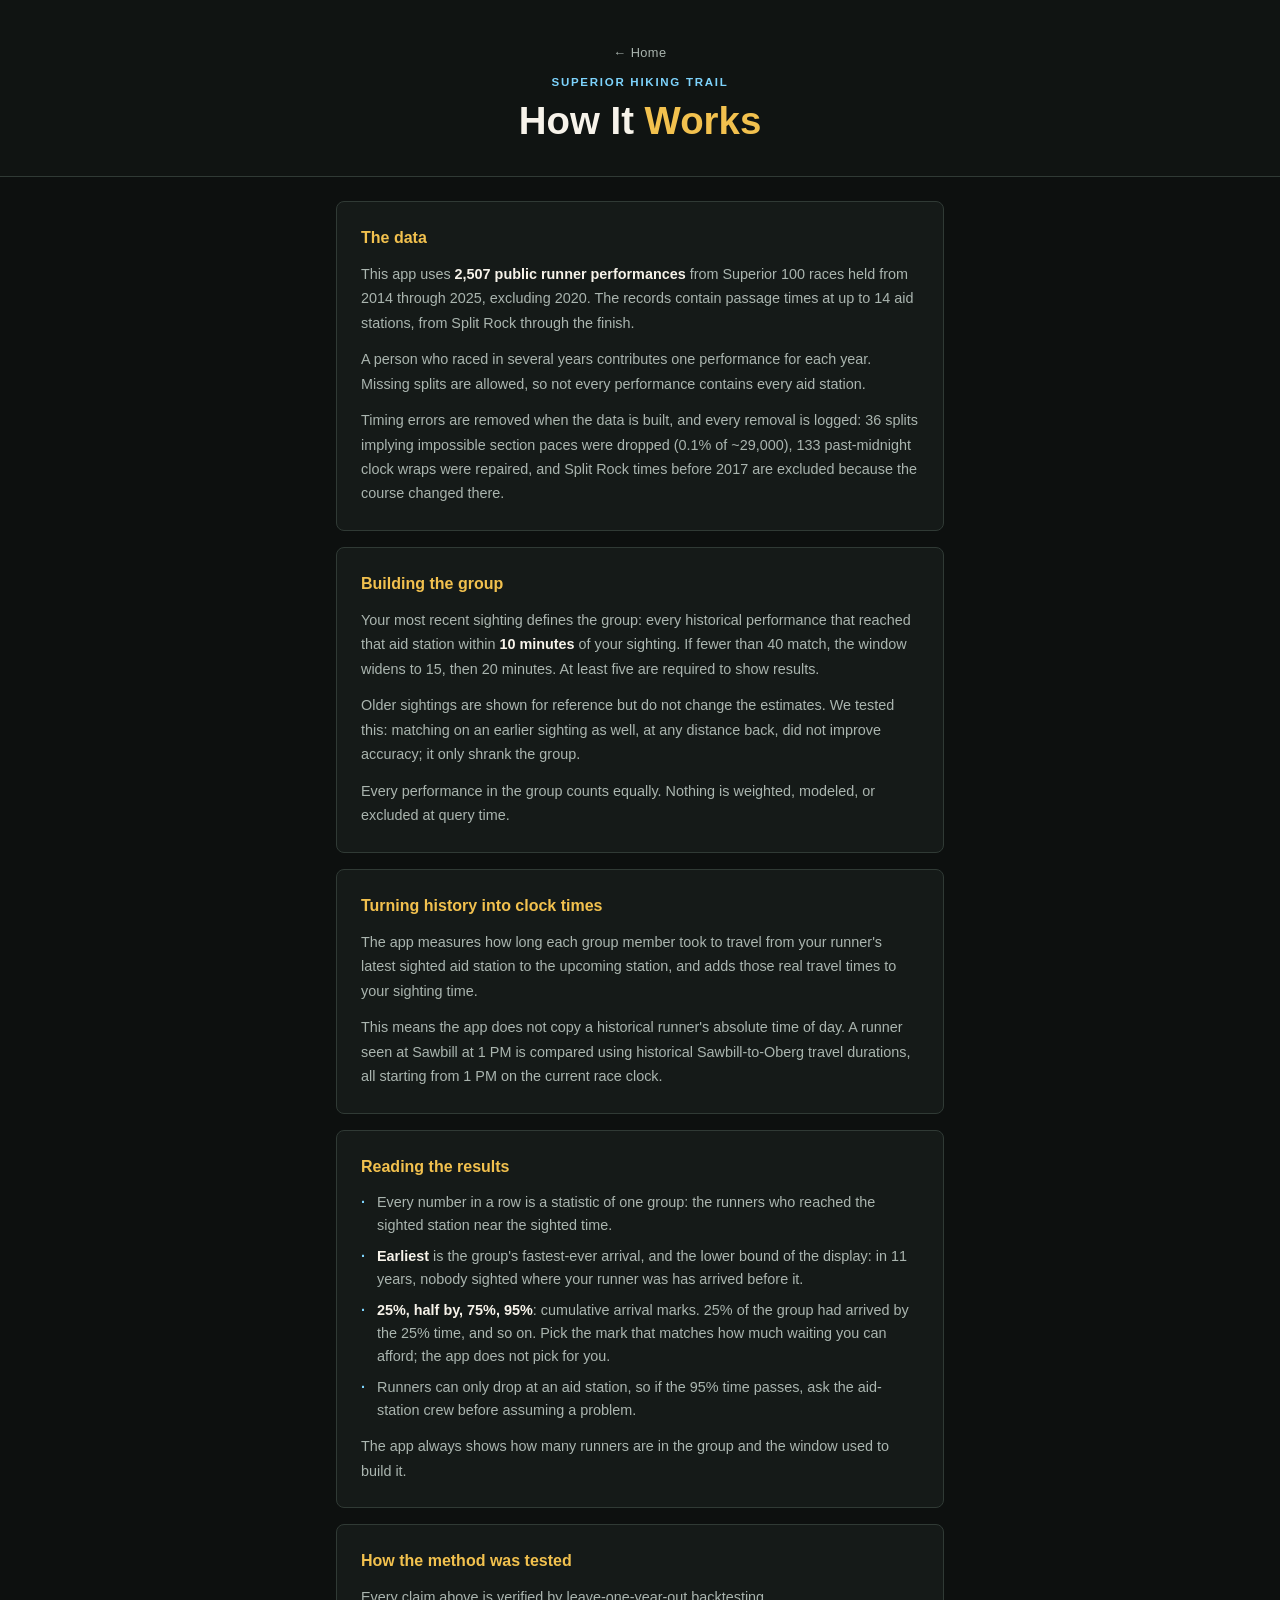
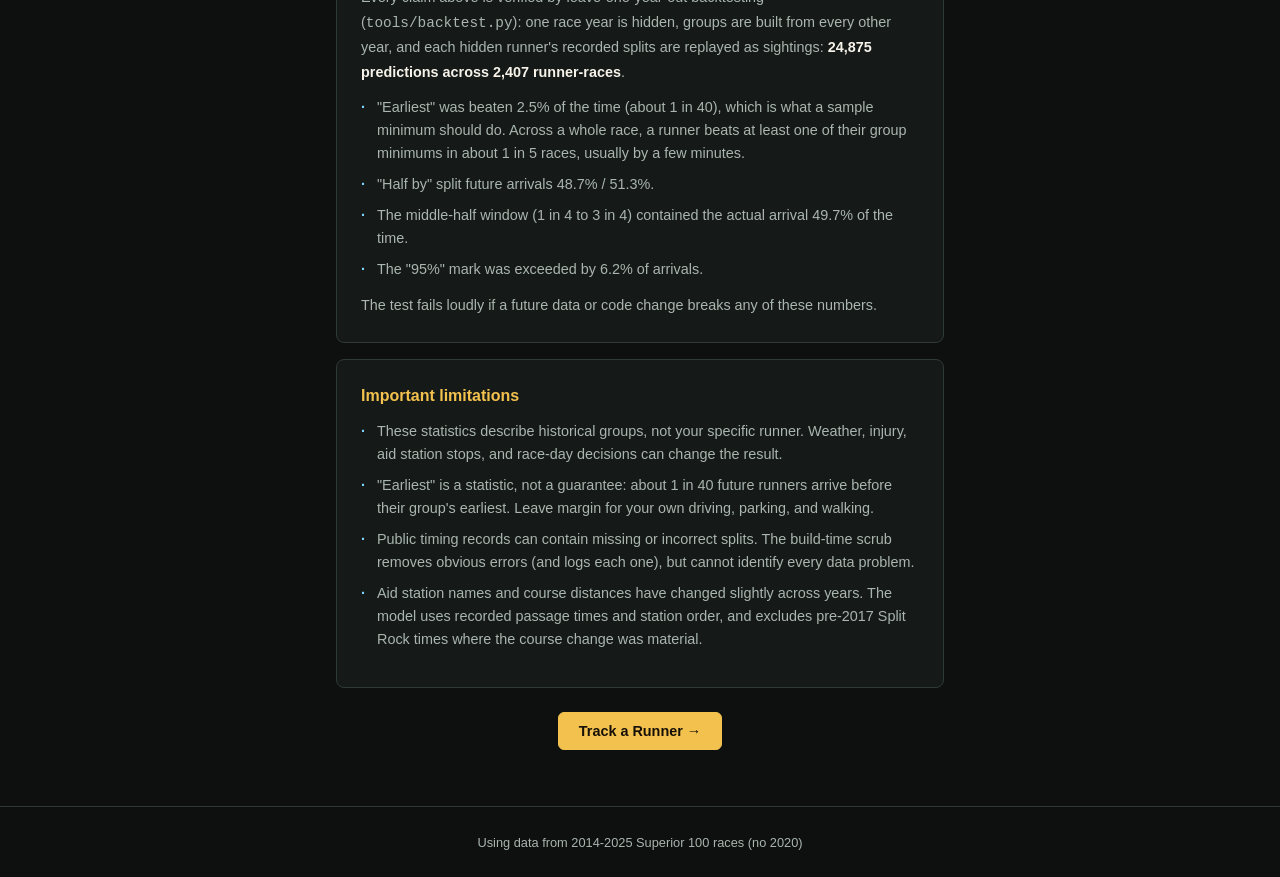
==== commit 82e214f1: "UI updates" ====
--- a/about.html
+++ b/about.html
@@ -41,10 +41,10 @@
     <div class="about-section card">
       <h2 class="about-heading">Reading the results</h2>
       <ul class="about-list">
-        <li><strong>Record pace</strong> is your sighting time plus the fastest that section has ever been run in 11 years, a mark held by race winners. To arrive before your runner with near-certainty, be there by this time.</li>
-        <li><strong>Earliest</strong> is the earliest arrival among the similar runners: in 11 years, nobody in your runner’s position has arrived before it.</li>
-        <li><strong>Middle 50%</strong> is the window that contained half of the group, and the most likely time to see your runner.</li>
-        <li><strong>Last 5% after</strong>: one in twenty of the group arrived later than this. Runners can only drop at an aid station, so if this time passes, ask the aid-station crew before assuming a problem.</li>
+        <li>Every number in a row is a statistic of one group: the runners who reached the sighted station near the sighted time.</li>
+        <li><strong>Earliest</strong> is the group's fastest-ever arrival, and the lower bound of the display: in 11 years, nobody sighted where your runner was has arrived before it.</li>
+        <li><strong>25%, half by, 75%, 95%</strong>: cumulative arrival marks. 25% of the group had arrived by the 25% time, and so on. Pick the mark that matches how much waiting you can afford; the app does not pick for you.</li>
+        <li>Runners can only drop at an aid station, so if the 95% time passes, ask the aid-station crew before assuming a problem.</li>
       </ul>
       <p>The app always shows how many runners are in the group and the window used to build it.</p>
     </div>
@@ -53,9 +53,10 @@
       <h2 class="about-heading">How the method was tested</h2>
       <p>Every claim above is verified by leave-one-year-out backtesting (<code>tools/backtest.py</code>): one race year is hidden, groups are built from every other year, and each hidden runner's recorded splits are replayed as sightings: <strong>24,875 predictions across 2,407 runner-races</strong>.</p>
       <ul class="about-list">
-        <li>"Record pace" was beaten in 0.08% of predictions (1 in 1,250), only by runners setting a new section record, and at least once in 0.8% of full races.</li>
-        <li>"Earliest" was beaten 2.5% of the time (about 1 in 40), which is what a sample minimum should do.</li>
-        <li>The "middle 50%" window contained the actual arrival 49.7% of the time.</li>
+        <li>"Earliest" was beaten 2.5% of the time (about 1 in 40), which is what a sample minimum should do. Across a whole race, a runner beats at least one of their group minimums in about 1 in 5 races, usually by a few minutes.</li>
+        <li>"Half by" split future arrivals 48.7% / 51.3%.</li>
+        <li>The middle-half window (1 in 4 to 3 in 4) contained the actual arrival 49.7% of the time.</li>
+        <li>The "95%" mark was exceeded by 6.2% of arrivals.</li>
       </ul>
       <p>The test fails loudly if a future data or code change breaks any of these numbers.</p>
     </div>
@@ -64,7 +65,7 @@
       <h2 class="about-heading">Important limitations</h2>
       <ul class="about-list">
         <li>These statistics describe historical groups, not your specific runner. Weather, injury, aid station stops, and race-day decisions can change the result.</li>
-        <li>"Record pace" is beaten only by new section records, but it is not magic. Leave margin for your own driving, parking, and walking.</li>
+        <li>"Earliest" is a statistic, not a guarantee: about 1 in 40 future runners arrive before their group's earliest. Leave margin for your own driving, parking, and walking.</li>
         <li>Public timing records can contain missing or incorrect splits. The build-time scrub removes obvious errors (and logs each one), but cannot identify every data problem.</li>
         <li>Aid station names and course distances have changed slightly across years. The model uses recorded passage times and station order, and excludes pre-2017 Split Rock times where the course change was material.</li>
       </ul>
--- a/css/style.css
+++ b/css/style.css
@@ -2128,16 +2128,23 @@
 .est-head {
   display: flex;
   align-items: baseline;
+  justify-content: space-between;
+  flex-wrap: wrap;
+  gap: 0.15rem 0.8rem;
+  margin-bottom: 0.5rem;
+}
+
+.est-title {
+  display: flex;
+  align-items: baseline;
   gap: 0.45rem;
-  margin-bottom: 0.35rem;
 }
 
 .est-likely {
   display: flex;
   align-items: baseline;
-  justify-content: space-between;
-  gap: 0.6rem;
-  margin-bottom: 0.55rem;
+  gap: 0.5rem;
+  margin-left: auto;
 }
 
 .est-likely-label {
@@ -2158,18 +2165,48 @@
   font-variant-numeric: tabular-nums;
 }
 
+.est-tl {
+  margin: 0 5px;
+}
+
 .est-strip {
   position: relative;
   height: 10px;
-  margin: 0 5px 0.3rem;
-}
-
-.est-base {
+}
+
+.est-tl-labels {
+  position: relative;
+  height: 1.85rem;
+}
+
+.est-tl-label {
   position: absolute;
-  left: 0; right: 0; top: 50%;
-  height: 1px;
-  background: var(--border);
-}
+  display: flex;
+  flex-direction: column;
+  gap: 0.04rem;
+  white-space: nowrap;
+}
+
+.est-tl-above .est-tl-label { bottom: 0.2rem; }
+.est-tl-below .est-tl-label { top: 0.24rem; }
+
+.est-tl-label strong {
+  color: var(--text-muted);
+  font-size: 0.72rem;
+  font-weight: 800;
+  line-height: 1.1;
+  font-variant-numeric: tabular-nums;
+}
+
+.est-tl-label span {
+  color: var(--text-faint);
+  font-size: 0.58rem;
+  font-weight: 750;
+  line-height: 1.1;
+}
+
+.est-tl-above .est-tl-label { flex-direction: column; }
+.est-tl-above .est-tl-label span { order: -1; }
 
 .est-band {
   position: absolute;
@@ -2188,78 +2225,19 @@
   box-shadow: 0 0 0 2px #171d1a;
 }
 
-.est-record {
+.est-dot {
   position: absolute;
-  left: 0; top: 50%;
+  top: 50%;
   width: 10px; height: 10px;
   border-radius: 50%;
-  background: var(--accent);
+  background: #7dd3fc;
   transform: translate(-50%, -50%);
   box-shadow: 0 0 0 2px #171d1a;
 }
 
-.est-ref {
-  position: absolute;
-  top: 50%;
-  width: 7px; height: 7px;
-  background: var(--text-muted);
-  transform: translate(-50%, -50%) rotate(45deg);
-  box-shadow: 0 0 0 2px #171d1a;
-}
-
-.est-anchors {
-  display: flex;
-  justify-content: space-between;
-  gap: 0.5rem;
-  margin-bottom: 0.4rem;
-}
-
-.est-anchor {
-  display: flex;
-  flex-direction: column;
-  gap: 0.06rem;
-  min-width: 0;
-}
-
-.est-anchor-mid { text-align: center; align-items: center; }
-.est-anchor-end { text-align: right; align-items: flex-end; }
-
-.est-anchor span {
-  color: var(--text-faint);
-  font-size: 0.62rem;
-  font-weight: 750;
-  white-space: nowrap;
-}
-
-.est-anchor strong {
-  color: var(--text-muted);
-  font-size: 0.74rem;
-  font-weight: 800;
-  white-space: nowrap;
-  font-variant-numeric: tabular-nums;
-}
-
-.est-record-key {
-  display: inline-block;
-  width: 7px; height: 7px;
-  border-radius: 50%;
-  background: var(--accent);
-  margin-right: 0.28rem;
-  vertical-align: 1px;
-}
-
-.est-ref-key {
-  display: inline-block;
-  width: 6px; height: 6px;
-  background: var(--text-muted);
-  transform: rotate(45deg);
-  margin: 0 0.3rem 0 0.1rem;
-  vertical-align: 0;
-}
-
 .est-row .range-sample {
   text-align: left;
-  margin-top: 0.1rem;
+  margin-top: 0.3rem;
 }
 
 .est-row .range-sample .day-tag-inline {
@@ -2268,8 +2246,9 @@
   margin-left: 0.15rem;
 }
 
-.est-anchor .day-tag-inline {
-  font-size: 0.62rem;
+.est-tl-label .day-tag-inline {
+  font-size: 0.58rem;
+  margin-left: 0.18rem;
 }
 
 .range-sample {
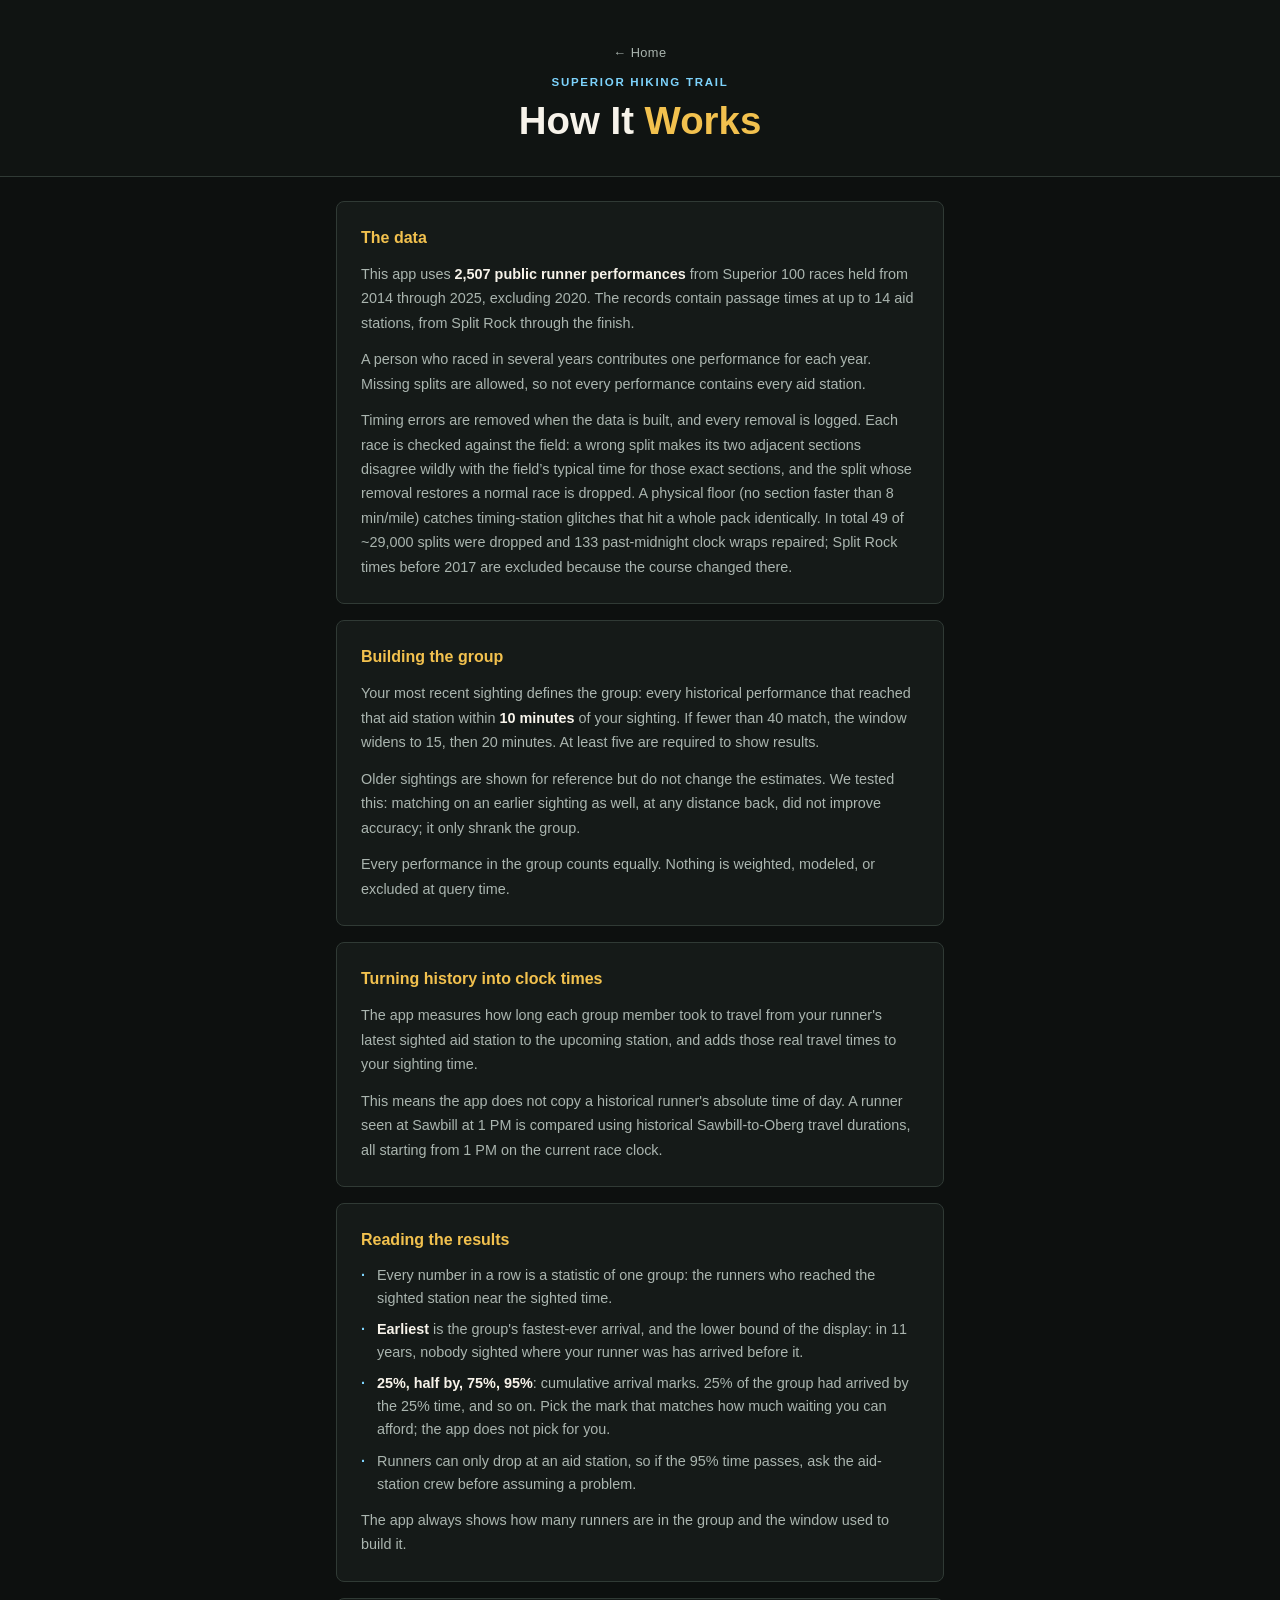
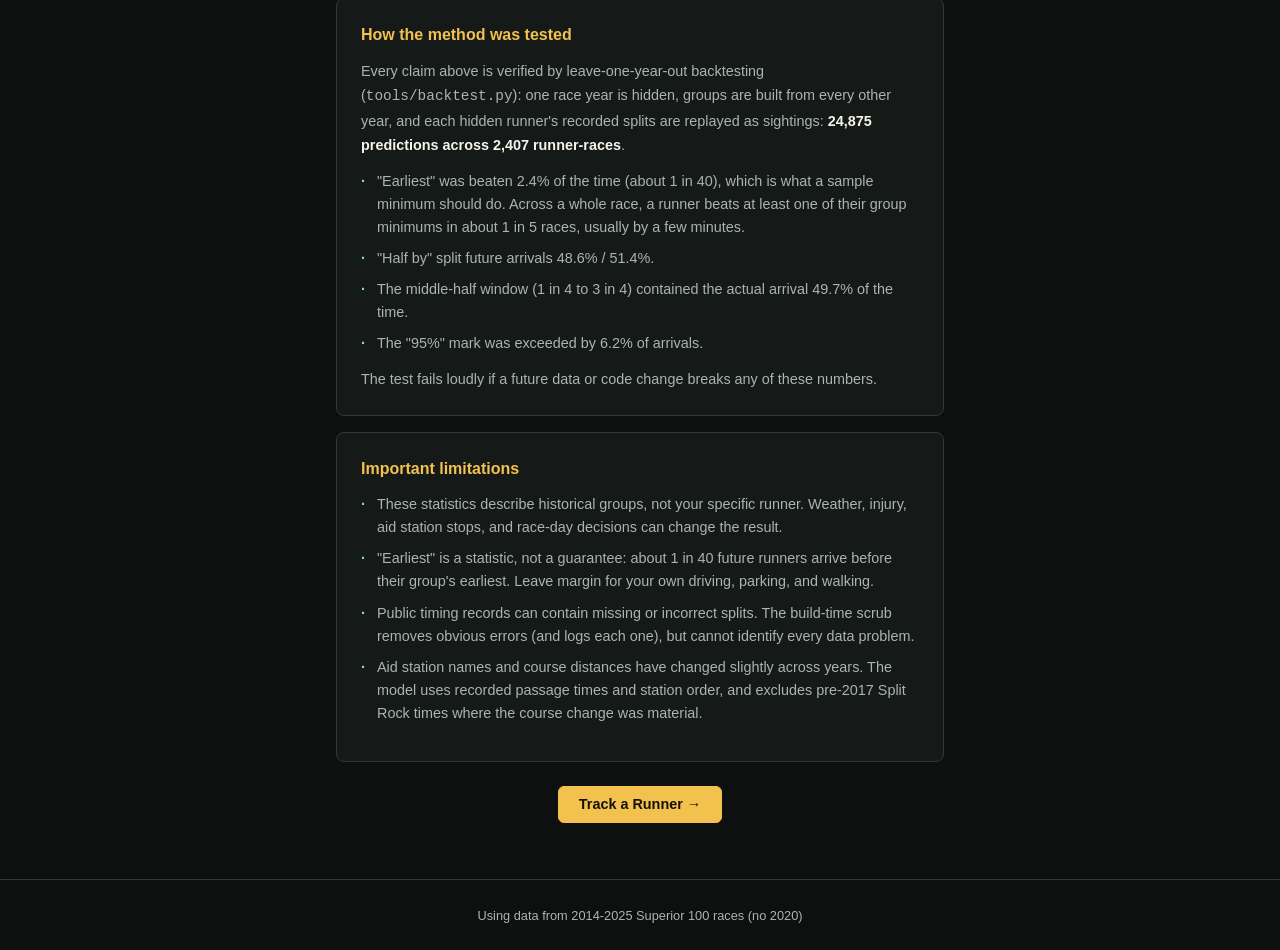
==== commit b1916775: "Data scrubbing changes to omit outliers" ====
--- a/about.html
+++ b/about.html
@@ -22,7 +22,7 @@
       <h2 class="about-heading">The data</h2>
       <p>This app uses <strong>2,507 public runner performances</strong> from Superior 100 races held from 2014 through 2025, excluding 2020. The records contain passage times at up to 14 aid stations, from Split Rock through the finish.</p>
       <p>A person who raced in several years contributes one performance for each year. Missing splits are allowed, so not every performance contains every aid station.</p>
-      <p>Timing errors are removed when the data is built, and every removal is logged: 36 splits implying impossible section paces were dropped (0.1% of ~29,000), 133 past-midnight clock wraps were repaired, and Split Rock times before 2017 are excluded because the course changed there.</p>
+      <p>Timing errors are removed when the data is built, and every removal is logged. Each race is checked against the field: a wrong split makes its two adjacent sections disagree wildly with the field’s typical time for those exact sections, and the split whose removal restores a normal race is dropped. A physical floor (no section faster than 8 min/mile) catches timing-station glitches that hit a whole pack identically. In total 49 of ~29,000 splits were dropped and 133 past-midnight clock wraps repaired; Split Rock times before 2017 are excluded because the course changed there.</p>
     </div>
 
     <div class="about-section card">
@@ -53,8 +53,8 @@
       <h2 class="about-heading">How the method was tested</h2>
       <p>Every claim above is verified by leave-one-year-out backtesting (<code>tools/backtest.py</code>): one race year is hidden, groups are built from every other year, and each hidden runner's recorded splits are replayed as sightings: <strong>24,875 predictions across 2,407 runner-races</strong>.</p>
       <ul class="about-list">
-        <li>"Earliest" was beaten 2.5% of the time (about 1 in 40), which is what a sample minimum should do. Across a whole race, a runner beats at least one of their group minimums in about 1 in 5 races, usually by a few minutes.</li>
-        <li>"Half by" split future arrivals 48.7% / 51.3%.</li>
+        <li>"Earliest" was beaten 2.4% of the time (about 1 in 40), which is what a sample minimum should do. Across a whole race, a runner beats at least one of their group minimums in about 1 in 5 races, usually by a few minutes.</li>
+        <li>"Half by" split future arrivals 48.6% / 51.4%.</li>
         <li>The middle-half window (1 in 4 to 3 in 4) contained the actual arrival 49.7% of the time.</li>
         <li>The "95%" mark was exceeded by 6.2% of arrivals.</li>
       </ul>
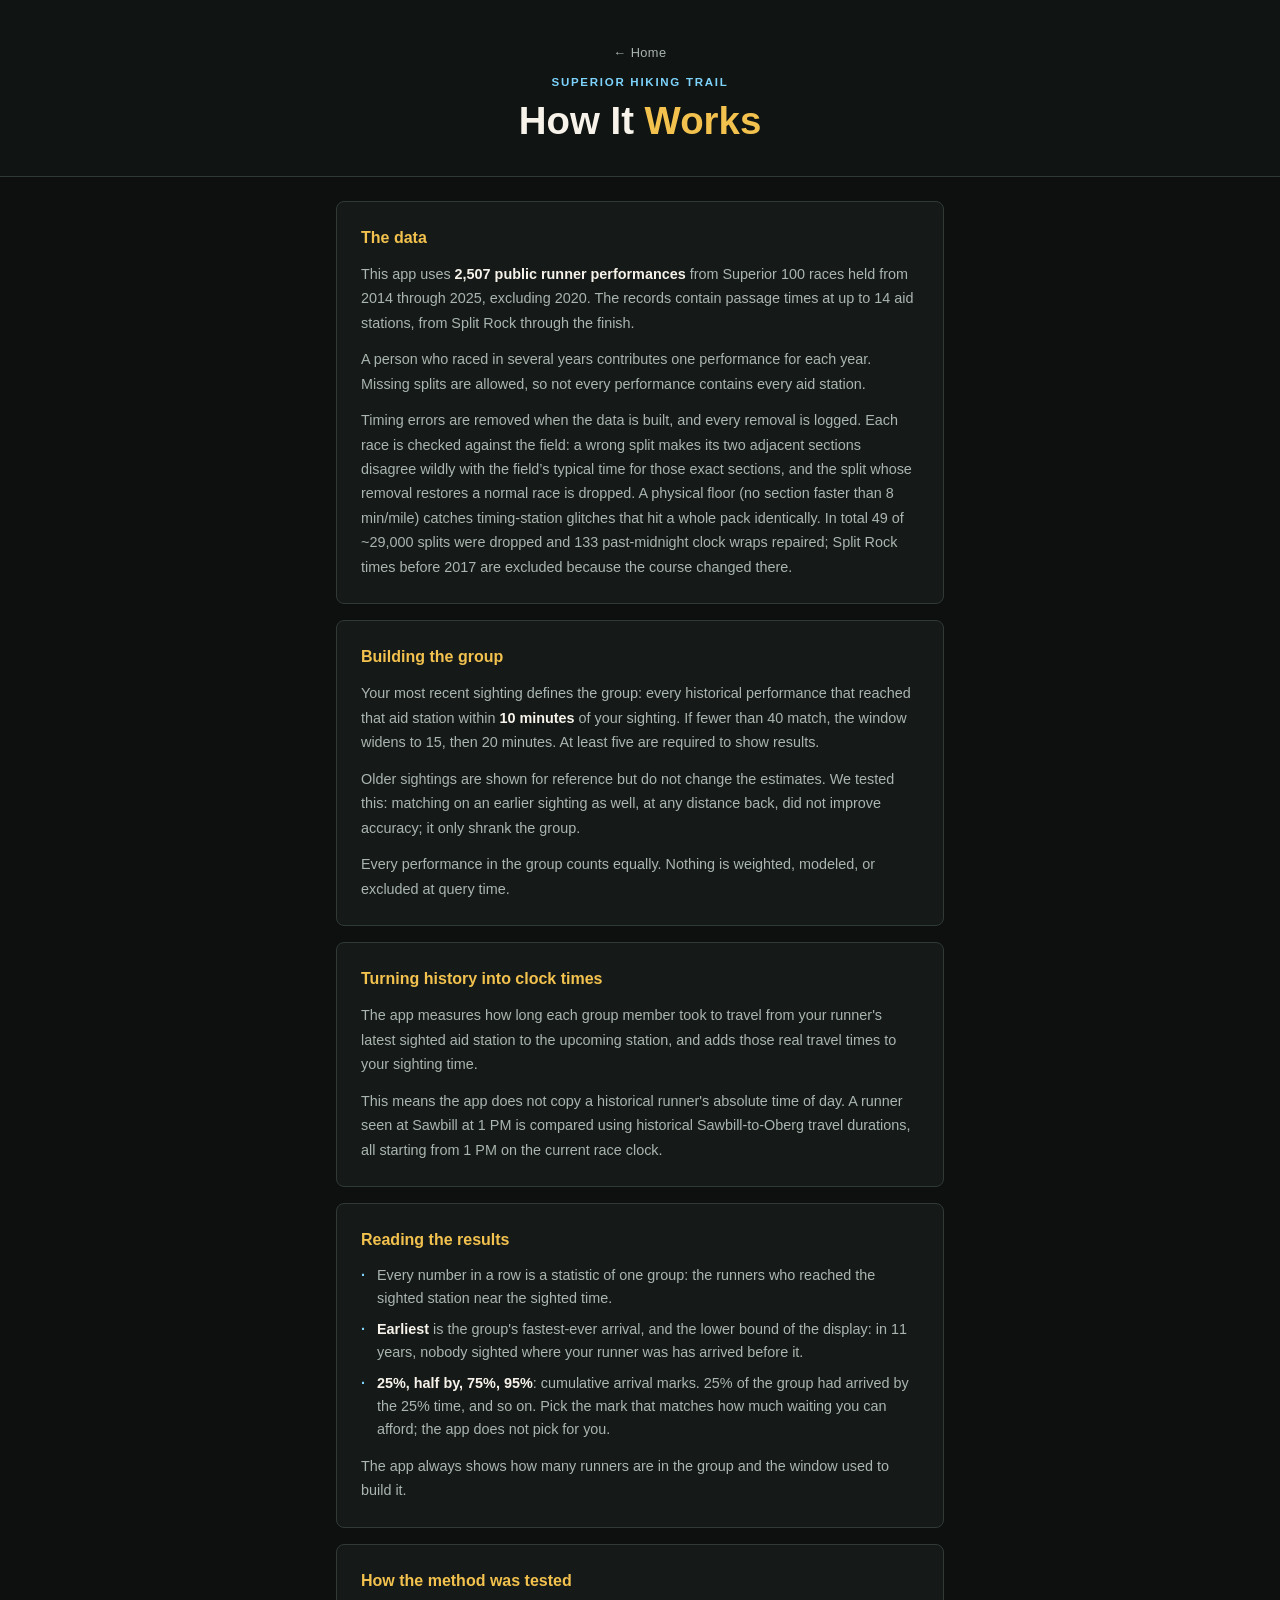
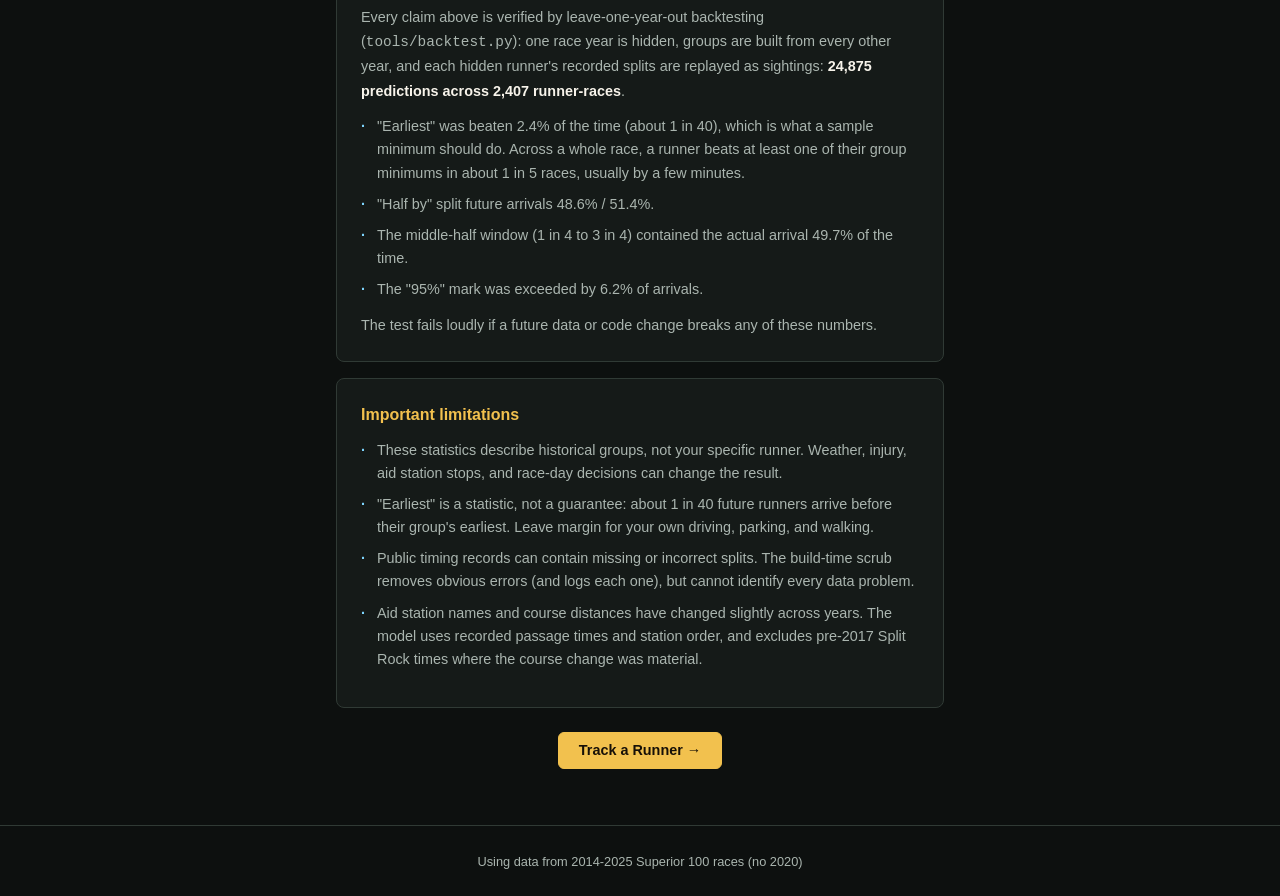
==== commit 6648ce3b: "Fixed selector bug, formatting change" ====
--- a/about.html
+++ b/about.html
@@ -44,7 +44,6 @@
         <li>Every number in a row is a statistic of one group: the runners who reached the sighted station near the sighted time.</li>
         <li><strong>Earliest</strong> is the group's fastest-ever arrival, and the lower bound of the display: in 11 years, nobody sighted where your runner was has arrived before it.</li>
         <li><strong>25%, half by, 75%, 95%</strong>: cumulative arrival marks. 25% of the group had arrived by the 25% time, and so on. Pick the mark that matches how much waiting you can afford; the app does not pick for you.</li>
-        <li>Runners can only drop at an aid station, so if the 95% time passes, ask the aid-station crew before assuming a problem.</li>
       </ul>
       <p>The app always shows how many runners are in the group and the window used to build it.</p>
     </div>
--- a/css/style.css
+++ b/css/style.css
@@ -2278,43 +2278,21 @@
   margin: 0 0 0.55rem;
 }
 
-.range-explainer dl {
-  display: grid;
-  gap: 0.3rem;
-  margin: 0;
-}
-
-.range-explainer dl div {
-  display: grid;
-  grid-template-columns: 6.2rem minmax(0, 1fr);
-  gap: 0.55rem;
-}
-
-.range-explainer dt {
-  white-space: nowrap;
-}
-
-.range-explainer dt,
-.range-explainer dd,
 .range-explainer p {
-  font-size: 0.66rem;
-  line-height: 1.35;
-  margin: 0;
-}
-
-.range-explainer dt {
-  color: var(--text-muted);
-  font-weight: 800;
-}
-
-.range-explainer dd,
-.range-explainer p {
+  font-size: 0.68rem;
+  line-height: 1.5;
+  margin: 0 0 0.55rem;
   color: var(--text-faint);
   font-weight: 650;
 }
 
-.range-explainer p {
-  margin-top: 0.55rem;
+.range-explainer p strong {
+  color: var(--text-muted);
+  font-weight: 800;
+}
+
+.range-explainer p:last-child {
+  margin-bottom: 0;
 }
 
 .checkpoint-add-link {
